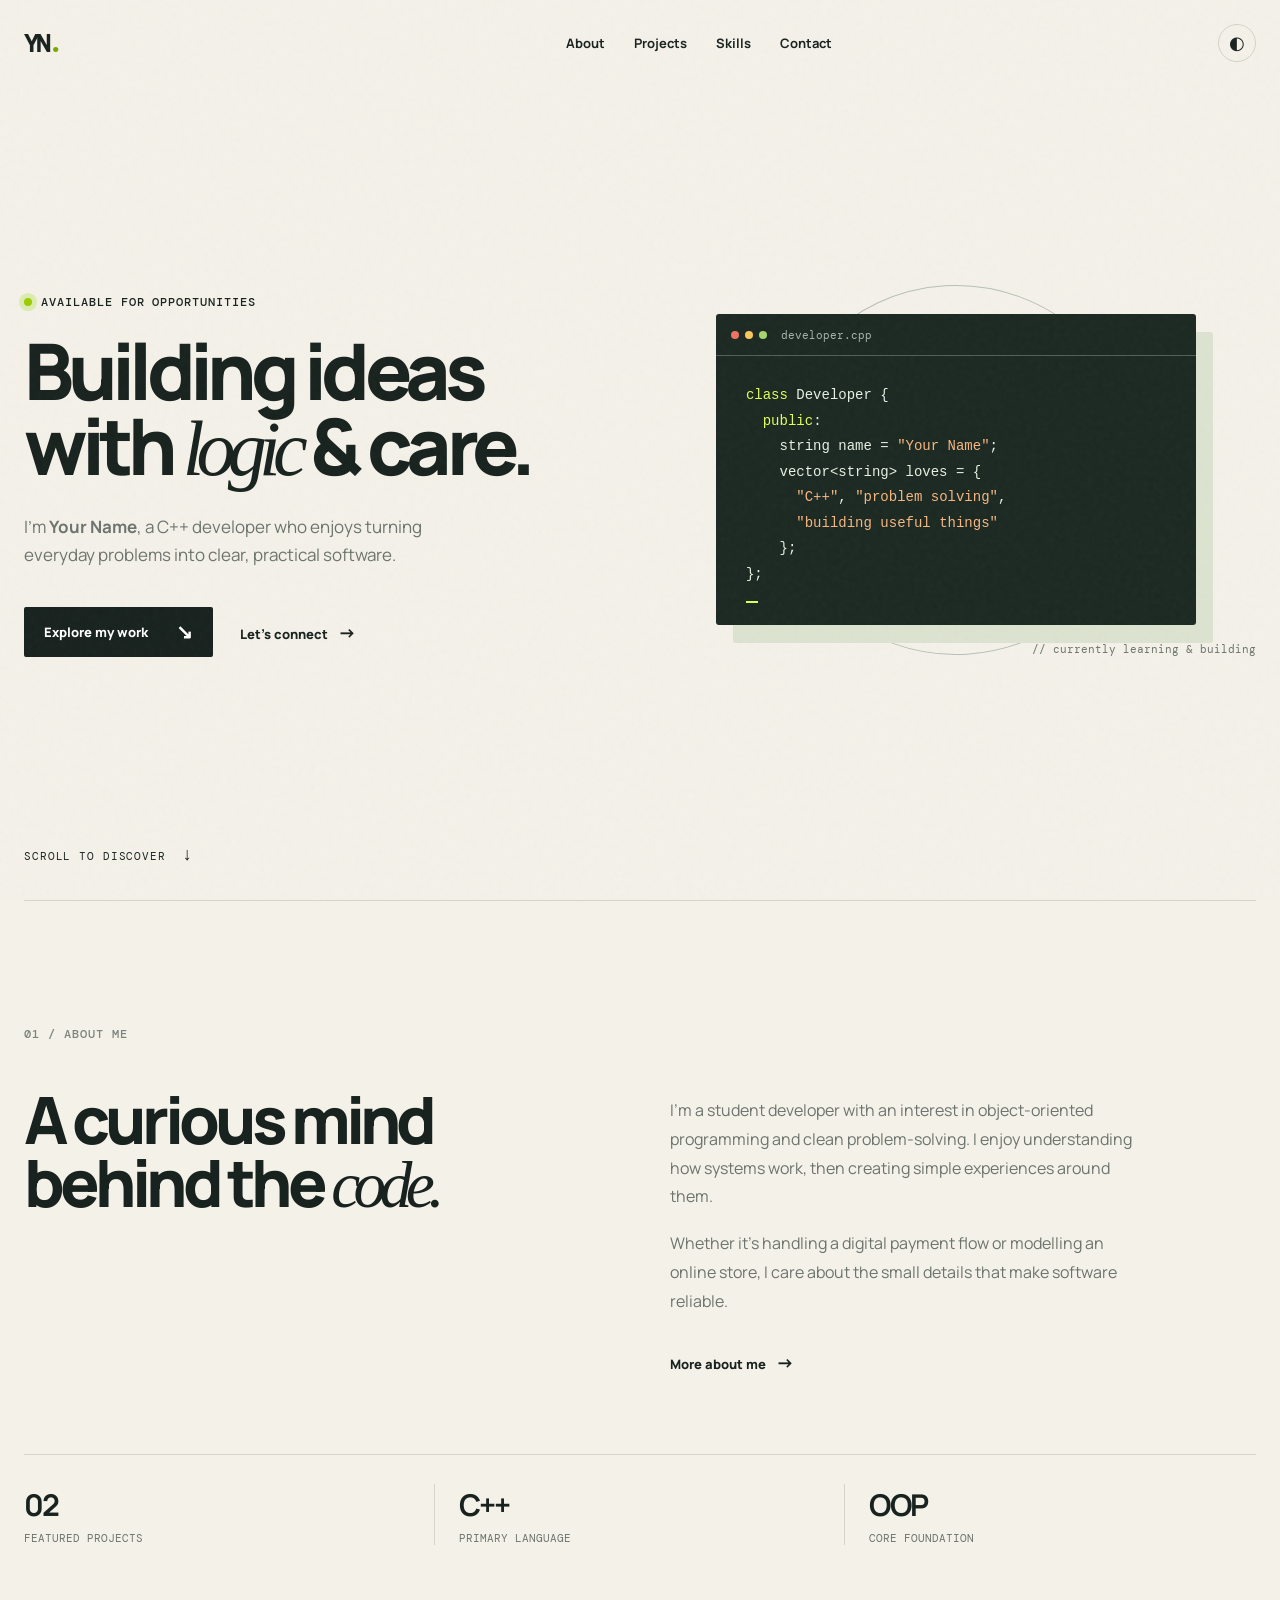
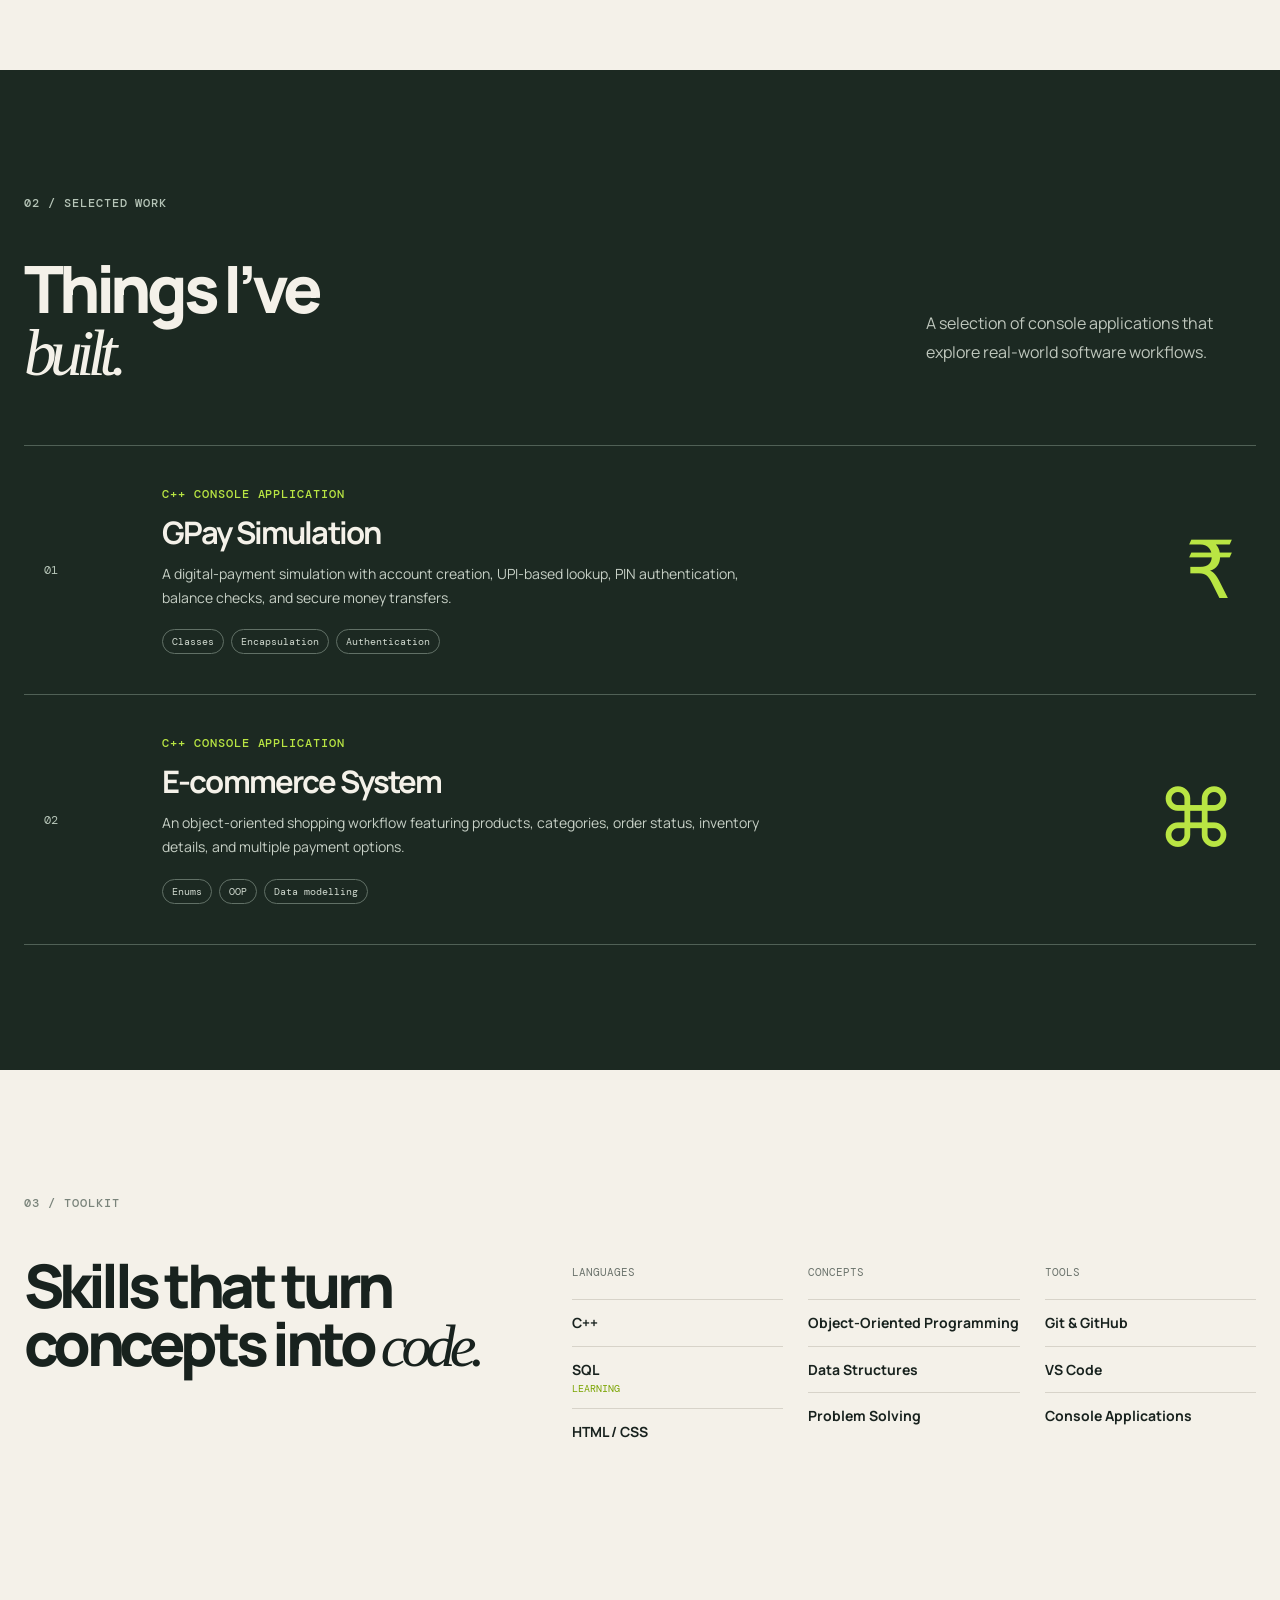
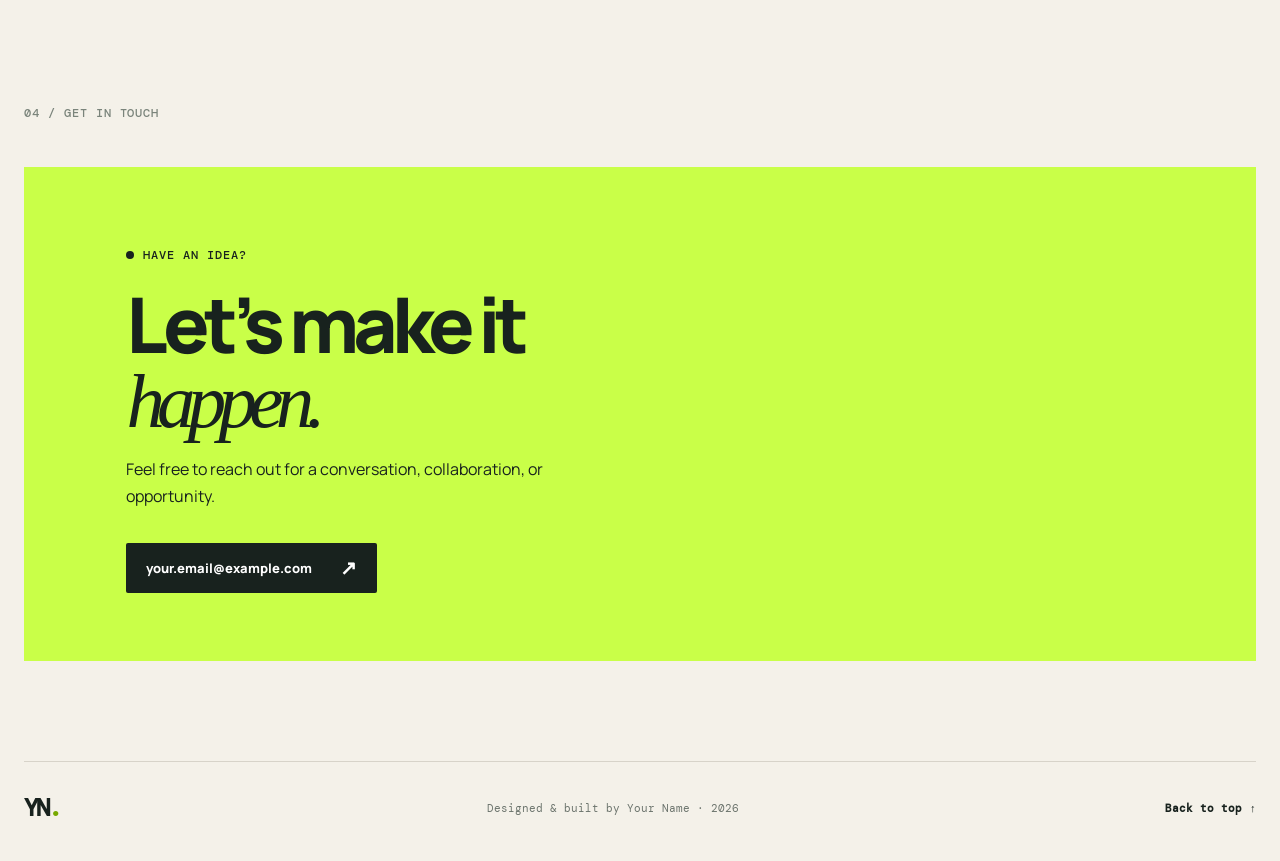
==== portfolio/index.html @ 7b440f2a "Add GitHub Pages portfolio" ====
<!DOCTYPE html>
<html lang="en">
  <head>
    <meta charset="UTF-8" />
    <meta name="viewport" content="width=device-width, initial-scale=1.0" />
    <meta name="description" content="Personal portfolio of Your Name, a C++ developer and problem solver." />
    <title>Your Name | C++ Developer</title>
    <link rel="preconnect" href="https://fonts.googleapis.com" />
    <link rel="preconnect" href="https://fonts.gstatic.com" crossorigin />
    <link href="https://fonts.googleapis.com/css2?family=DM+Mono:wght@400;500&family=Manrope:wght@400;500;600;700;800&display=swap" rel="stylesheet" />
    <link rel="stylesheet" href="styles.css" />
  </head>
  <body>
    <div class="noise"></div>
    <header class="site-header">
      <a class="logo" href="#home" aria-label="Homepage">YN<span>.</span></a>
      <nav id="nav" aria-label="Main navigation">
        <a href="#about">About</a>
        <a href="#projects">Projects</a>
        <a href="#skills">Skills</a>
        <a href="#contact">Contact</a>
      </nav>
      <div class="header-actions">
        <button class="theme-toggle" aria-label="Toggle color theme" title="Toggle color theme">◐</button>
        <button class="menu-toggle" aria-label="Open menu" aria-expanded="false">☰</button>
      </div>
    </header>

    <main>
      <section class="hero" id="home">
        <div class="hero-copy reveal">
          <p class="eyebrow"><span></span> Available for opportunities</p>
          <h1>Building ideas<br />with <em>logic</em> &amp; care.</h1>
          <p class="intro">I’m <strong>Your Name</strong>, a C++ developer who enjoys turning everyday problems into clear, practical software.</p>
          <div class="hero-actions">
            <a class="button button-primary" href="#projects">Explore my work <span>↘</span></a>
            <a class="text-link" href="#contact">Let’s connect <span>→</span></a>
          </div>
        </div>
        <div class="hero-art reveal">
          <div class="orbit orbit-one"></div><div class="orbit orbit-two"></div>
          <div class="terminal-card">
            <div class="terminal-top"><i></i><i></i><i></i><span>developer.cpp</span></div>
            <pre><code><b>class</b> Developer {
  <b>public</b>:
    string name = <em>"Your Name"</em>;
    vector&lt;string&gt; loves = {
      <em>"C++"</em>, <em>"problem solving"</em>,
      <em>"building useful things"</em>
    };
};</code></pre>
            <div class="cursor"></div>
          </div>
          <p class="art-label">// currently learning &amp; building</p>
        </div>
        <a class="scroll-cue" href="#about">Scroll to discover <span>↓</span></a>
      </section>

      <section class="about section" id="about">
        <p class="section-label">01 / About me</p>
        <div class="about-grid">
          <h2 class="reveal">A curious mind<br />behind the <em>code.</em></h2>
          <div class="about-text reveal">
            <p>I’m a student developer with an interest in object-oriented programming and clean problem-solving. I enjoy understanding how systems work, then creating simple experiences around them.</p>
            <p>Whether it’s handling a digital payment flow or modelling an online store, I care about the small details that make software reliable.</p>
            <a class="text-link" href="#contact">More about me <span>→</span></a>
          </div>
        </div>
        <div class="stats reveal">
          <div><strong>02</strong><span>featured projects</span></div>
          <div><strong>C++</strong><span>primary language</span></div>
          <div><strong>OOP</strong><span>core foundation</span></div>
        </div>
      </section>

      <section class="projects section" id="projects">
        <p class="section-label">02 / Selected work</p>
        <div class="section-heading reveal"><h2>Things I’ve<br /><em>built.</em></h2><p>A selection of console applications that explore real-world software workflows.</p></div>
        <div class="project-list">
          <article class="project-card reveal">
            <div class="project-number">01</div>
            <div class="project-main">
              <p class="project-type">C++ Console Application</p>
              <h3>GPay Simulation</h3>
              <p>A digital-payment simulation with account creation, UPI-based lookup, PIN authentication, balance checks, and secure money transfers.</p>
              <div class="tags"><span>Classes</span><span>Encapsulation</span><span>Authentication</span></div>
            </div>
            <div class="project-mark">₹</div>
          </article>
          <article class="project-card project-card-alt reveal">
            <div class="project-number">02</div>
            <div class="project-main">
              <p class="project-type">C++ Console Application</p>
              <h3>E-commerce System</h3>
              <p>An object-oriented shopping workflow featuring products, categories, order status, inventory details, and multiple payment options.</p>
              <div class="tags"><span>Enums</span><span>OOP</span><span>Data modelling</span></div>
            </div>
            <div class="project-mark">⌘</div>
          </article>
        </div>
      </section>

      <section class="skills section" id="skills">
        <p class="section-label">03 / Toolkit</p>
        <div class="skills-grid">
          <h2 class="reveal">Skills that turn<br />concepts into <em>code.</em></h2>
          <div class="skill-columns reveal">
            <div><p>Languages</p><ul><li>C++</li><li>SQL <span>learning</span></li><li>HTML / CSS</li></ul></div>
            <div><p>Concepts</p><ul><li>Object-Oriented Programming</li><li>Data Structures</li><li>Problem Solving</li></ul></div>
            <div><p>Tools</p><ul><li>Git &amp; GitHub</li><li>VS Code</li><li>Console Applications</li></ul></div>
          </div>
        </div>
      </section>

      <section class="contact section" id="contact">
        <p class="section-label">04 / Get in touch</p>
        <div class="contact-box reveal">
          <p class="eyebrow"><span></span> Have an idea?</p>
          <h2>Let’s make it<br /><em>happen.</em></h2>
          <p>Feel free to reach out for a conversation, collaboration, or opportunity.</p>
          <a class="button button-light" href="mailto:your.email@example.com">your.email@example.com <span>↗</span></a>
        </div>
      </section>
    </main>

    <footer><a class="logo" href="#home">YN<span>.</span></a><p>Designed &amp; built by Your Name · <span id="year"></span></p><a href="#home" class="back-top">Back to top ↑</a></footer>
    <script src="script.js"></script>
  </body>
</html>
---- portfolio/styles.css ----
:root { --ink:#18221e; --paper:#f4f1e9; --muted:#6c746d; --line:#d7d3c9; --acid:#dfff5a; --card:#e7e5dc; --dark:#1c2922; }
*{box-sizing:border-box} html{scroll-behavior:smooth} body{margin:0;background:var(--paper);color:var(--ink);font-family:Manrope,Arial,sans-serif} .noise{position:fixed;inset:0;pointer-events:none;opacity:.18;z-index:5;background-image:url("data:image/svg+xml,%3Csvg viewBox='0 0 180 180' xmlns='http://www.w3.org/2000/svg'%3E%3Cfilter id='n'%3E%3CfeTurbulence type='fractalNoise' baseFrequency='.9' numOctaves='4' stitchTiles='stitch'/%3E%3C/filter%3E%3Crect width='100%25' height='100%25' filter='url(%23n)' opacity='.16'/%3E%3C/svg%3E")} a{color:inherit;text-decoration:none}.site-header,footer{width:min(1240px,calc(100% - 48px));margin:auto;display:flex;align-items:center;justify-content:space-between}.site-header{height:86px}.logo{font:700 24px 'DM Mono',monospace;letter-spacing:-2px}.logo span{color:#77a900}nav{display:flex;gap:29px;margin-left:120px}nav a,.back-top{font-size:13px;font-weight:700;transition:color .2s}nav a:hover,.back-top:hover{color:#77a900}.header-actions{display:flex;gap:12px}.theme-toggle,.menu-toggle{border:1px solid var(--line);background:transparent;color:var(--ink);width:38px;height:38px;border-radius:50%;font-size:18px;cursor:pointer}.menu-toggle{display:none}.section,.hero{width:min(1240px,calc(100% - 48px));margin:auto}.hero{min-height:calc(100vh - 86px);display:grid;grid-template-columns:1fr .95fr;align-items:center;position:relative;padding:55px 0 102px}.eyebrow,.section-label,.project-type{font:500 12px 'DM Mono',monospace;letter-spacing:.08em;text-transform:uppercase}.eyebrow{display:flex;align-items:center;gap:9px}.eyebrow span{width:8px;height:8px;background:#9dcc00;border-radius:50%;box-shadow:0 0 0 5px #dbecb0}.hero h1,h2{font-size:clamp(3.2rem,6.1vw,6.1rem);line-height:.96;letter-spacing:-.075em;margin:23px 0 26px;font-weight:800}.hero h1 em,h2 em{font-family:Georgia,serif;font-weight:400;letter-spacing:-.1em}.intro{font-size:17px;max-width:470px;line-height:1.7;color:var(--muted)}.hero-actions{margin-top:37px;display:flex;align-items:center;gap:27px}.button{display:inline-flex;align-items:center;gap:28px;padding:16px 20px;border-radius:2px;font-size:13px;font-weight:800;transition:transform .2s}.button:hover{transform:translateY(-3px)}.button span{font-size:20px;line-height:12px}.button-primary{background:var(--ink);color:white}.text-link{font-size:13px;font-weight:800}.text-link span{padding-left:7px;font-size:18px}.hero-art{height:380px;position:relative;display:grid;place-items:center}.terminal-card{width:min(100%,480px);background:var(--dark);color:#e8f1e4;box-shadow:17px 18px 0 #dce3d0;position:relative;z-index:1;border-radius:3px;overflow:hidden}.terminal-top{height:42px;border-bottom:1px solid #526056;display:flex;align-items:center;padding:0 15px;gap:6px}.terminal-top i{width:8px;height:8px;border-radius:50%;background:#ef7264}.terminal-top i:nth-child(2){background:#f6c75b}.terminal-top i:nth-child(3){background:#a6d46d}.terminal-top span{margin-left:8px;color:#a9b5aa;font:11px 'DM Mono',monospace}.terminal-card pre{padding:26px 30px 15px;margin:0;min-height:218px;overflow:auto;font:14px/1.75 'DM Mono',monospace}.terminal-card b{color:#dfff5a;font-weight:500}.terminal-card em{color:#f6b781;font-style:normal}.cursor{height:2px;background:#dfff5a;width:12px;margin:0 30px 22px;animation:blink 1s step-end infinite}.orbit{position:absolute;border:1px solid #b6c1b3;border-radius:50%;width:370px;height:370px;transform:rotate(-25deg)}.orbit-two{width:510px;height:210px}.art-label{position:absolute;right:0;bottom:-7px;color:var(--muted);font:11px 'DM Mono',monospace}.scroll-cue{position:absolute;bottom:34px;left:0;font:11px 'DM Mono',monospace;text-transform:uppercase;letter-spacing:.08em}.scroll-cue span{font-size:18px;padding-left:8px}.section{padding:125px 0}.section-label{color:#7a847b;margin:0 0 46px}.about{border-top:1px solid var(--line)}.about-grid{display:grid;grid-template-columns:1fr 1fr;gap:60px}.about h2{font-size:clamp(2.8rem,5.1vw,5rem);margin:0}.about-text{max-width:470px;padding-top:8px}.about-text p,.section-heading>p{font-size:16px;line-height:1.8;color:var(--muted);margin:0 0 18px}.about-text .text-link{display:inline-block;margin-top:16px}.stats{display:grid;grid-template-columns:repeat(3,1fr);border-top:1px solid var(--line);margin-top:80px;padding-top:29px}.stats div{border-right:1px solid var(--line);padding-left:24px}.stats div:first-child{padding-left:0}.stats div:last-child{border:0}.stats strong{display:block;font-size:30px;letter-spacing:-.06em}.stats span{display:block;margin-top:6px;color:var(--muted);font:11px 'DM Mono',monospace;text-transform:uppercase}.projects{background:var(--dark);color:#f4f1e9;width:100%;padding-left:max(24px,calc((100% - 1240px)/2));padding-right:max(24px,calc((100% - 1240px)/2))}.projects .section-label{color:#b6c5b8}.section-heading{display:flex;align-items:end;justify-content:space-between;gap:30px}.section-heading h2{margin:0;font-size:clamp(2.8rem,5.1vw,5rem)}.section-heading>p{max-width:330px;color:#bfc7bd}.project-list{margin-top:60px;border-top:1px solid #506056}.project-card{display:grid;grid-template-columns:90px 1fr 160px;gap:28px;align-items:center;padding:40px 20px;border-bottom:1px solid #506056;transition:background .25s,padding .25s}.project-card:hover{background:#29372f;padding-left:31px}.project-number{color:#b6c5b8;font:12px 'DM Mono',monospace}.project-type{color:#b9e543;margin:0}.project-card h3{font-size:31px;letter-spacing:-.06em;margin:9px 0}.project-main>p:not(.project-type){max-width:620px;color:#c7d0c6;font-size:14px;line-height:1.7;margin:0}.tags{margin-top:20px;display:flex;flex-wrap:wrap;gap:7px}.tags span{border:1px solid #617066;border-radius:20px;padding:5px 9px;font:10px 'DM Mono',monospace;color:#d0d9cf}.project-mark{justify-self:end;font:80px Georgia,serif;color:#b9e543}.project-card-alt .project-mark{font-family:'DM Mono',monospace}.skills-grid{display:grid;grid-template-columns:40% 1fr;gap:55px}.skills h2{font-size:clamp(2.7rem,4.7vw,4.5rem);margin:0}.skill-columns{display:grid;grid-template-columns:repeat(3,1fr);gap:25px}.skill-columns p{font:11px 'DM Mono',monospace;text-transform:uppercase;color:var(--muted);margin:8px 0 20px}.skill-columns ul{list-style:none;padding:0;margin:0}.skill-columns li{border-top:1px solid var(--line);padding:13px 0;font-size:14px;font-weight:700;line-height:1.4}.skill-columns span{display:block;color:#7aa400;font:10px 'DM Mono',monospace;text-transform:uppercase;margin-top:3px}.contact{padding-bottom:100px}.contact-box{background:#c9ff48;padding:68px clamp(28px,8vw,112px);min-height:420px;position:relative}.contact-box .eyebrow span{background:var(--ink);box-shadow:none}.contact-box h2{margin:24px 0 18px;font-size:clamp(3.2rem,6vw,5.7rem)}.contact-box>p:not(.eyebrow){font-size:16px;max-width:430px;line-height:1.7}.button-light{background:var(--ink);color:white;margin-top:16px}footer{border-top:1px solid var(--line);padding:28px 0 35px}footer p{font:11px 'DM Mono',monospace;color:var(--muted)}.back-top{font-size:11px;font-family:'DM Mono',monospace}@keyframes blink{50%{opacity:0}}.reveal{opacity:0;transform:translateY(22px);transition:opacity .7s ease,transform .7s ease}.reveal.visible{opacity:1;transform:translateY(0)}body.dark{--ink:#eff4eb;--paper:#15201a;--muted:#afbbb0;--line:#39483e;--card:#233129}body.dark .terminal-card{box-shadow:17px 18px 0 #2c4335}body.dark .contact-box{color:#18221e}body.dark .contact-box .eyebrow{color:#18221e}
@media(max-width:700px){.site-header,footer,.section,.hero{width:min(100% - 32px,1240px)}.site-header{height:72px}nav{display:none;position:absolute;top:66px;left:16px;right:16px;margin:0;padding:20px;background:var(--ink);color:var(--paper);flex-direction:column;gap:19px;z-index:10}.site-header nav.open{display:flex}.menu-toggle{display:block}.hero{grid-template-columns:1fr;min-height:auto;padding:70px 0 90px}.hero-art{height:310px;margin-top:48px}.terminal-card{width:94%}.terminal-card pre{font-size:11px;padding:22px 18px 12px}.orbit{width:300px;height:300px}.orbit-two{width:390px;height:160px}.scroll-cue{bottom:25px}.section{padding:82px 0}.about-grid,.skills-grid{grid-template-columns:1fr;gap:30px}.stats{margin-top:48px}.stats div{padding-left:12px}.stats strong{font-size:23px}.stats span{font-size:9px}.section-heading{display:block}.section-heading>p{margin-top:20px}.project-card{grid-template-columns:30px 1fr;padding:28px 0}.project-card:hover{padding-left:8px}.project-mark{display:none}.project-card h3{font-size:25px}.skill-columns{grid-template-columns:1fr;gap:9px}.contact{padding-bottom:70px}.contact-box{min-height:360px;padding:45px 26px}footer{gap:12px}footer p{font-size:9px;text-align:center}.back-top{font-size:9px;white-space:nowrap}}
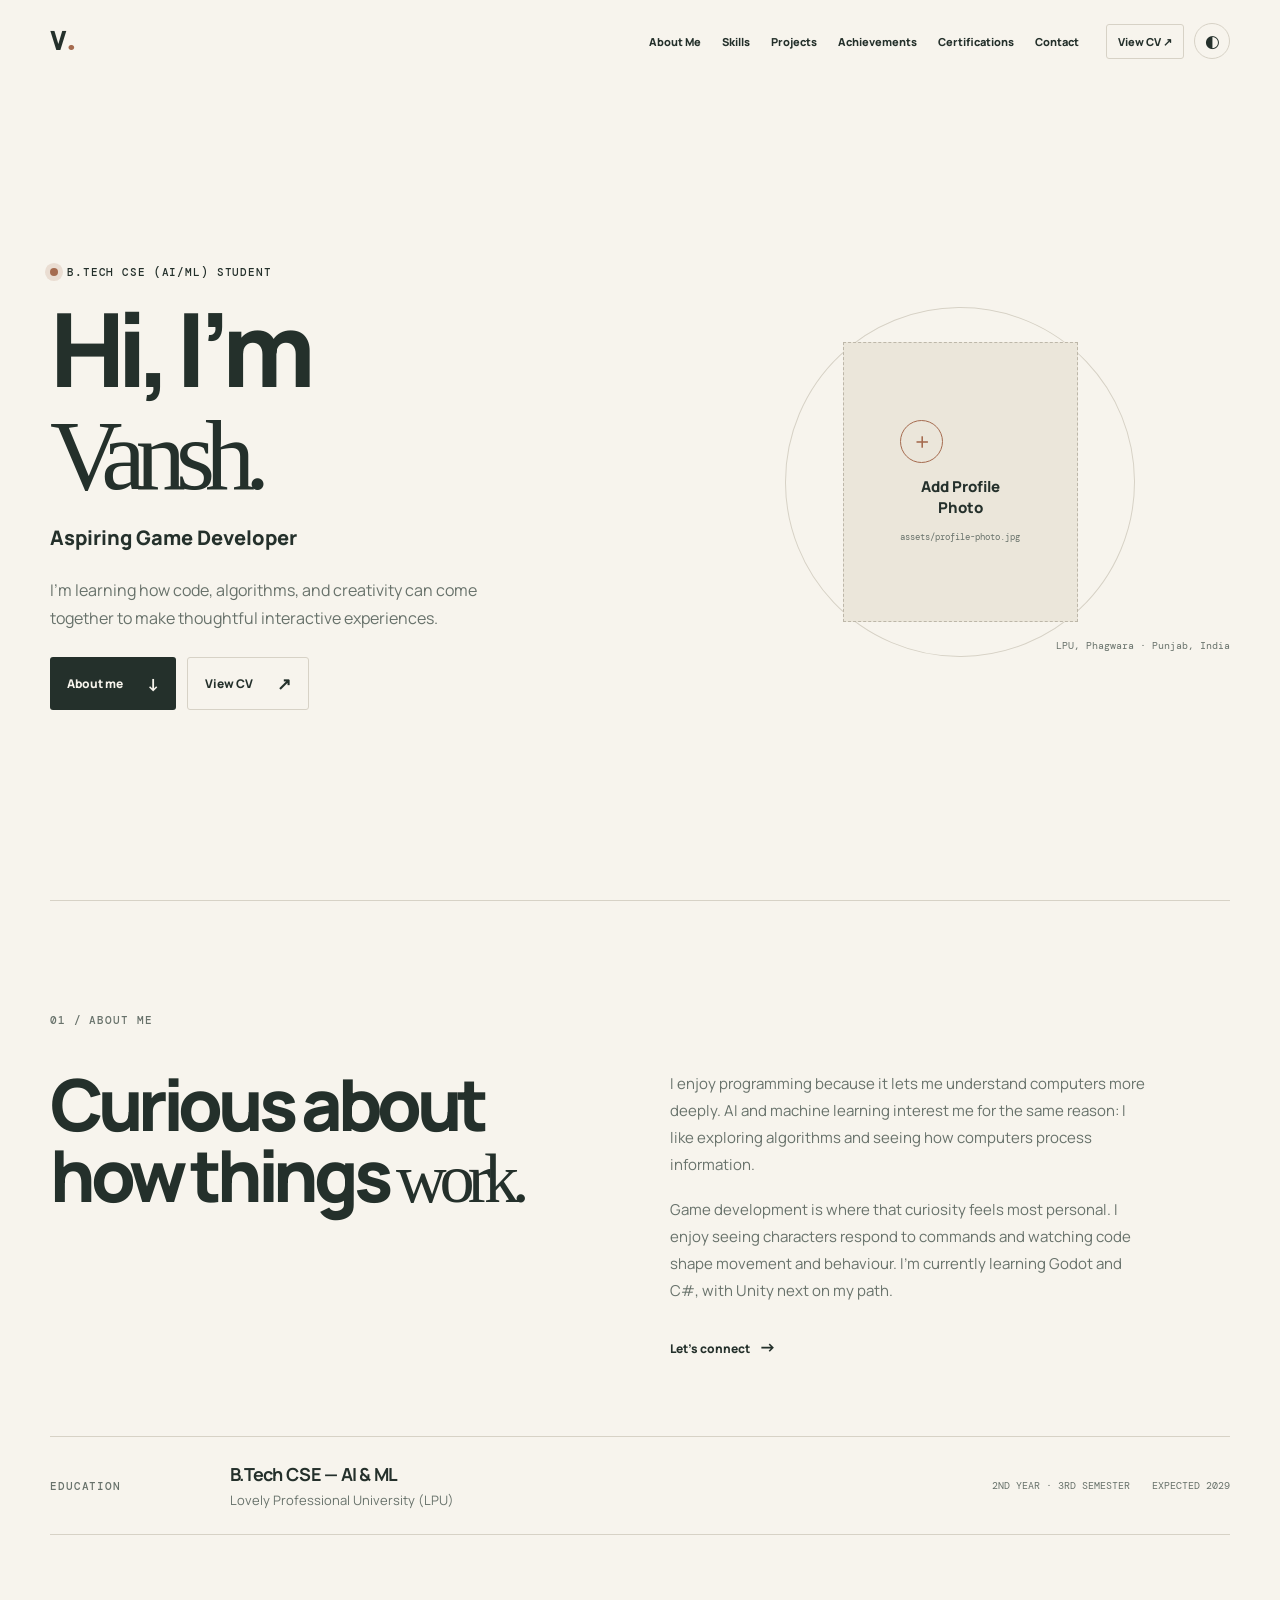
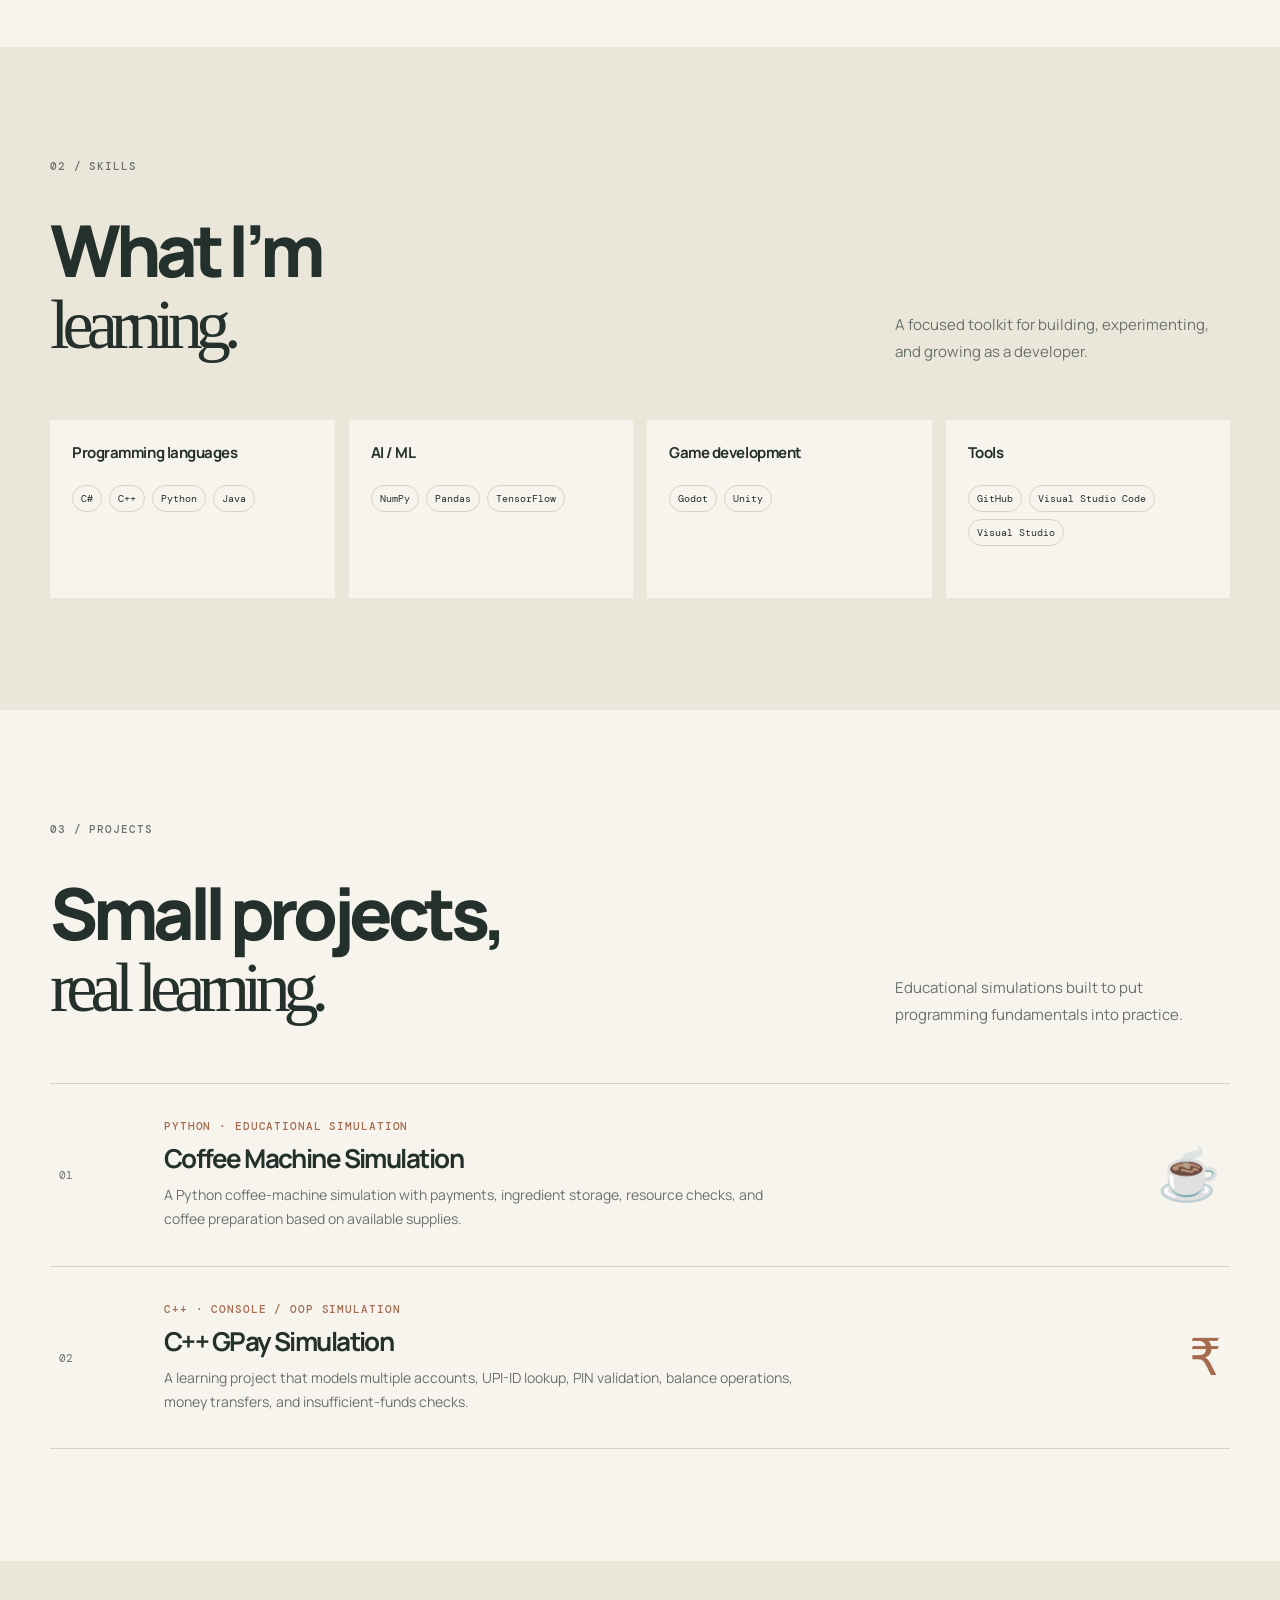
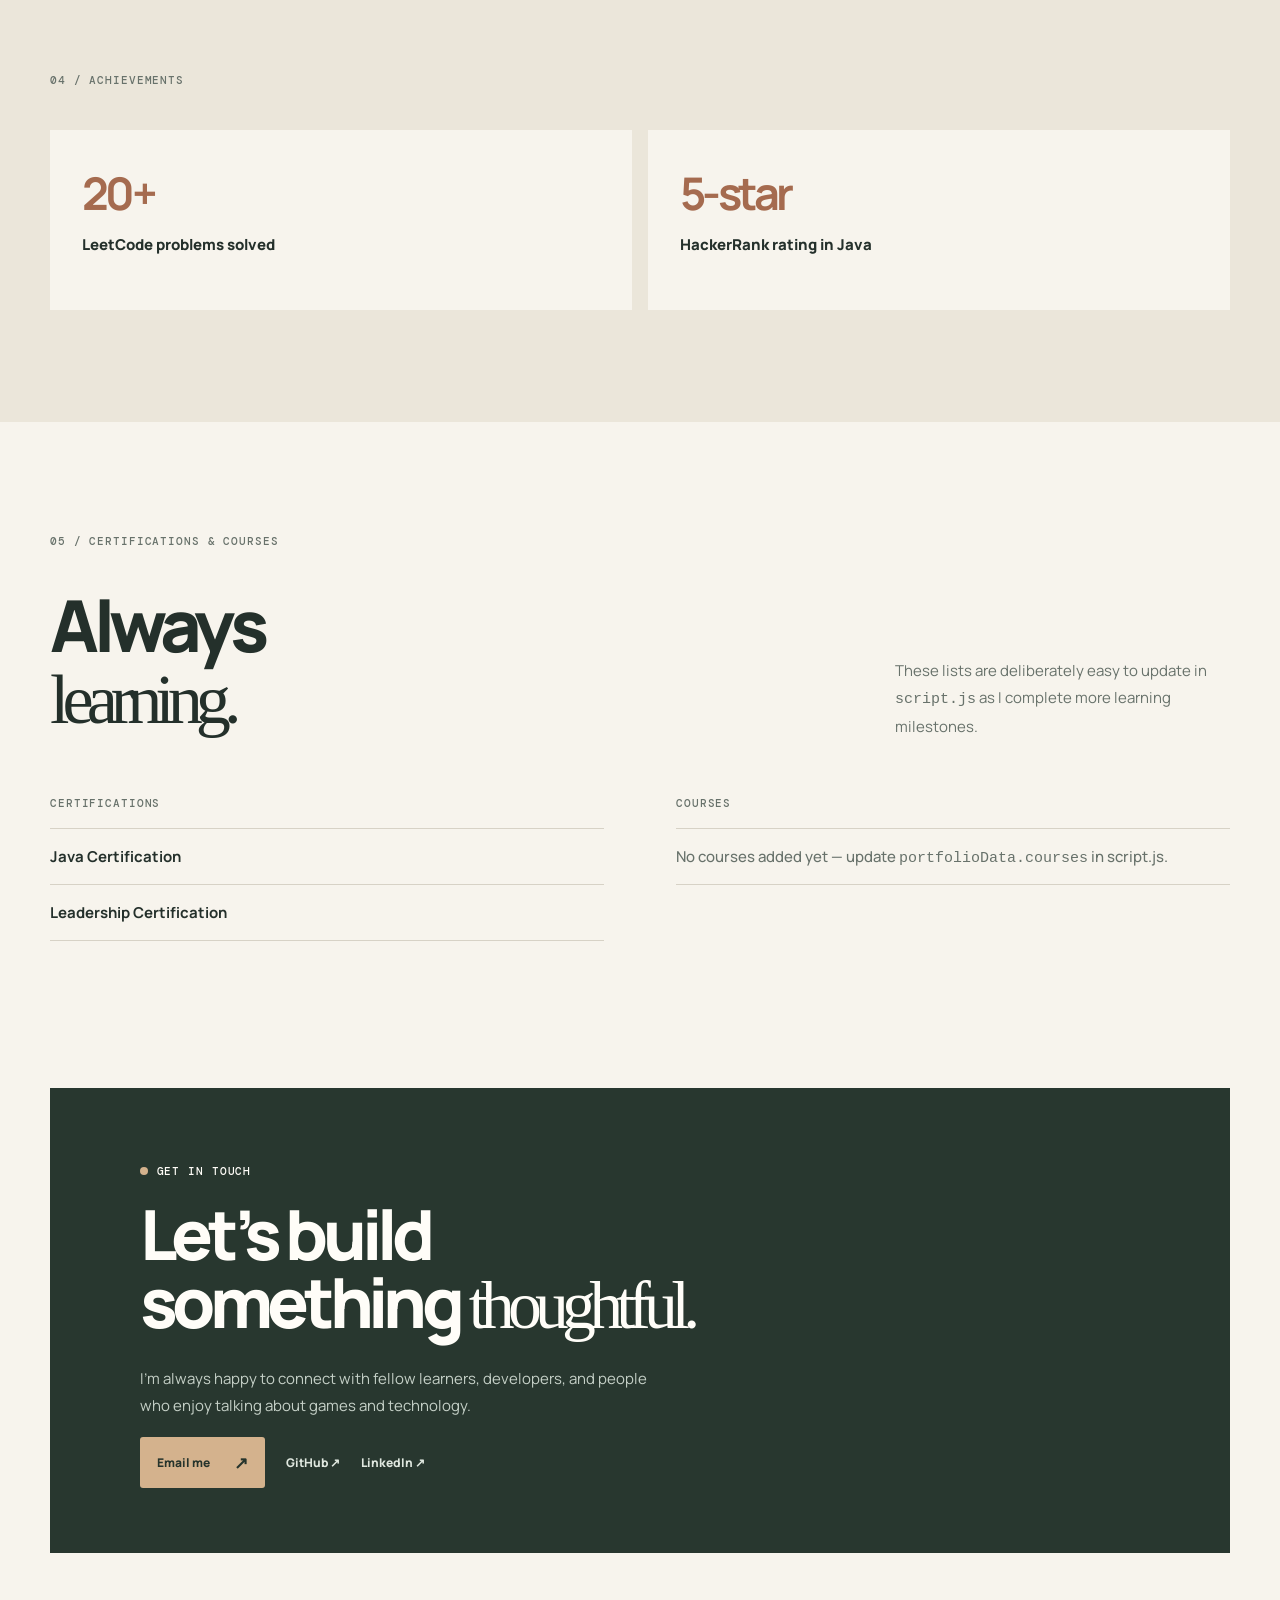
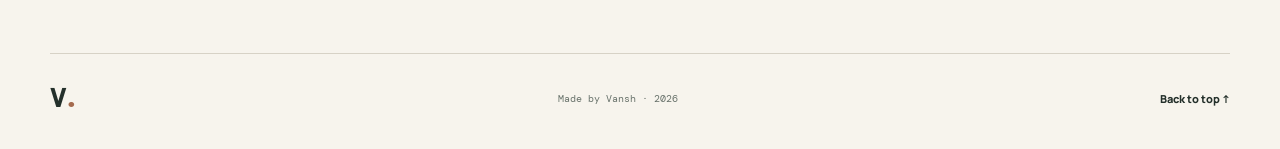
==== commit 8c07af2d: "Build final personal portfolio" ====
--- a/portfolio/index.html
+++ b/portfolio/index.html
@@ -1,129 +1,56 @@
-<!DOCTYPE html>
+<!doctype html>
 <html lang="en">
   <head>
     <meta charset="UTF-8" />
     <meta name="viewport" content="width=device-width, initial-scale=1.0" />
-    <meta name="description" content="Personal portfolio of Your Name, a C++ developer and problem solver." />
-    <title>Your Name | C++ Developer</title>
+    <meta name="description" content="Vansh — B.Tech CSE (AI/ML) student and aspiring game developer." />
+    <title>Vansh | Aspiring Game Developer</title>
     <link rel="preconnect" href="https://fonts.googleapis.com" />
     <link rel="preconnect" href="https://fonts.gstatic.com" crossorigin />
     <link href="https://fonts.googleapis.com/css2?family=DM+Mono:wght@400;500&family=Manrope:wght@400;500;600;700;800&display=swap" rel="stylesheet" />
     <link rel="stylesheet" href="styles.css" />
+    <style>.profile-photo{overflow:hidden}.profile-photo img{display:none;width:100%;height:100%;object-fit:cover}.profile-photo.has-image{border-style:solid}.profile-photo.has-image img{display:block}.profile-photo.has-image .photo-placeholder{display:none}</style>
   </head>
   <body>
-    <div class="noise"></div>
     <header class="site-header">
-      <a class="logo" href="#home" aria-label="Homepage">YN<span>.</span></a>
+      <a class="logo" href="#home" aria-label="Vansh home">V<span>.</span></a>
       <nav id="nav" aria-label="Main navigation">
-        <a href="#about">About</a>
-        <a href="#projects">Projects</a>
-        <a href="#skills">Skills</a>
-        <a href="#contact">Contact</a>
+        <a href="#about">About Me</a><a href="#skills">Skills</a><a href="#projects">Projects</a>
+        <a href="#achievements">Achievements</a><a href="#certifications">Certifications</a><a href="#contact">Contact</a>
       </nav>
       <div class="header-actions">
-        <button class="theme-toggle" aria-label="Toggle color theme" title="Toggle color theme">◐</button>
+        <a class="nav-cv" href="assets/vansh-cv.pdf" target="_blank" rel="noopener">View CV ↗</a>
+        <button class="theme-toggle" aria-label="Switch color theme" title="Switch color theme">◐</button>
         <button class="menu-toggle" aria-label="Open menu" aria-expanded="false">☰</button>
       </div>
     </header>
-
     <main>
-      <section class="hero" id="home">
+      <section class="hero section-width" id="home">
         <div class="hero-copy reveal">
-          <p class="eyebrow"><span></span> Available for opportunities</p>
-          <h1>Building ideas<br />with <em>logic</em> &amp; care.</h1>
-          <p class="intro">I’m <strong>Your Name</strong>, a C++ developer who enjoys turning everyday problems into clear, practical software.</p>
-          <div class="hero-actions">
-            <a class="button button-primary" href="#projects">Explore my work <span>↘</span></a>
-            <a class="text-link" href="#contact">Let’s connect <span>→</span></a>
-          </div>
+          <p class="eyebrow"><span></span> B.Tech CSE (AI/ML) student</p>
+          <h1>Hi, I’m<br /><em>Vansh.</em></h1>
+          <p class="hero-title">Aspiring Game Developer</p>
+          <p class="intro">I’m learning how code, algorithms, and creativity can come together to make thoughtful interactive experiences.</p>
+          <div class="hero-actions"><a class="button button-dark" href="#about">About me <span>↓</span></a><a class="button button-plain" href="assets/vansh-cv.pdf" target="_blank" rel="noopener">View CV <span>↗</span></a></div>
         </div>
-        <div class="hero-art reveal">
-          <div class="orbit orbit-one"></div><div class="orbit orbit-two"></div>
-          <div class="terminal-card">
-            <div class="terminal-top"><i></i><i></i><i></i><span>developer.cpp</span></div>
-            <pre><code><b>class</b> Developer {
-  <b>public</b>:
-    string name = <em>"Your Name"</em>;
-    vector&lt;string&gt; loves = {
-      <em>"C++"</em>, <em>"problem solving"</em>,
-      <em>"building useful things"</em>
-    };
-};</code></pre>
-            <div class="cursor"></div>
-          </div>
-          <p class="art-label">// currently learning &amp; building</p>
-        </div>
-        <a class="scroll-cue" href="#about">Scroll to discover <span>↓</span></a>
-      </section>
-
-      <section class="about section" id="about">
-        <p class="section-label">01 / About me</p>
-        <div class="about-grid">
-          <h2 class="reveal">A curious mind<br />behind the <em>code.</em></h2>
-          <div class="about-text reveal">
-            <p>I’m a student developer with an interest in object-oriented programming and clean problem-solving. I enjoy understanding how systems work, then creating simple experiences around them.</p>
-            <p>Whether it’s handling a digital payment flow or modelling an online store, I care about the small details that make software reliable.</p>
-            <a class="text-link" href="#contact">More about me <span>→</span></a>
-          </div>
-        </div>
-        <div class="stats reveal">
-          <div><strong>02</strong><span>featured projects</span></div>
-          <div><strong>C++</strong><span>primary language</span></div>
-          <div><strong>OOP</strong><span>core foundation</span></div>
+        <div class="profile-wrap reveal">
+          <!-- Replace assets/profile-photo.jpg with your own image to show it here. -->
+          <div class="profile-photo" aria-label="Profile photo area"><img id="profile-image" alt="Portrait of Vansh" /><div class="photo-placeholder"><div class="photo-icon">+</div><p>Add Profile<br />Photo</p><small>assets/profile-photo.jpg</small></div></div>
+          <div class="profile-orbit"></div><p class="location">LPU, Phagwara · Punjab, India</p>
         </div>
       </section>
-
-      <section class="projects section" id="projects">
-        <p class="section-label">02 / Selected work</p>
-        <div class="section-heading reveal"><h2>Things I’ve<br /><em>built.</em></h2><p>A selection of console applications that explore real-world software workflows.</p></div>
-        <div class="project-list">
-          <article class="project-card reveal">
-            <div class="project-number">01</div>
-            <div class="project-main">
-              <p class="project-type">C++ Console Application</p>
-              <h3>GPay Simulation</h3>
-              <p>A digital-payment simulation with account creation, UPI-based lookup, PIN authentication, balance checks, and secure money transfers.</p>
-              <div class="tags"><span>Classes</span><span>Encapsulation</span><span>Authentication</span></div>
-            </div>
-            <div class="project-mark">₹</div>
-          </article>
-          <article class="project-card project-card-alt reveal">
-            <div class="project-number">02</div>
-            <div class="project-main">
-              <p class="project-type">C++ Console Application</p>
-              <h3>E-commerce System</h3>
-              <p>An object-oriented shopping workflow featuring products, categories, order status, inventory details, and multiple payment options.</p>
-              <div class="tags"><span>Enums</span><span>OOP</span><span>Data modelling</span></div>
-            </div>
-            <div class="project-mark">⌘</div>
-          </article>
-        </div>
+      <section class="about section section-width" id="about">
+        <p class="section-label">01 / About me</p>
+        <div class="about-grid"><h2 class="reveal">Curious about<br />how things <em>work.</em></h2><div class="about-copy reveal"><p>I enjoy programming because it lets me understand computers more deeply. AI and machine learning interest me for the same reason: I like exploring algorithms and seeing how computers process information.</p><p>Game development is where that curiosity feels most personal. I enjoy seeing characters respond to commands and watching code shape movement and behaviour. I’m currently learning Godot and C#, with Unity next on my path.</p><a class="text-link" href="#contact">Let’s connect <span>→</span></a></div></div>
+        <div class="education-card reveal"><p class="card-kicker">Education</p><div><h3>B.Tech CSE — AI &amp; ML</h3><p>Lovely Professional University (LPU)</p></div><div class="education-meta"><span>2nd Year · 3rd Semester</span><span>Expected 2029</span></div></div>
       </section>
-
-      <section class="skills section" id="skills">
-        <p class="section-label">03 / Toolkit</p>
-        <div class="skills-grid">
-          <h2 class="reveal">Skills that turn<br />concepts into <em>code.</em></h2>
-          <div class="skill-columns reveal">
-            <div><p>Languages</p><ul><li>C++</li><li>SQL <span>learning</span></li><li>HTML / CSS</li></ul></div>
-            <div><p>Concepts</p><ul><li>Object-Oriented Programming</li><li>Data Structures</li><li>Problem Solving</li></ul></div>
-            <div><p>Tools</p><ul><li>Git &amp; GitHub</li><li>VS Code</li><li>Console Applications</li></ul></div>
-          </div>
-        </div>
-      </section>
-
-      <section class="contact section" id="contact">
-        <p class="section-label">04 / Get in touch</p>
-        <div class="contact-box reveal">
-          <p class="eyebrow"><span></span> Have an idea?</p>
-          <h2>Let’s make it<br /><em>happen.</em></h2>
-          <p>Feel free to reach out for a conversation, collaboration, or opportunity.</p>
-          <a class="button button-light" href="mailto:your.email@example.com">your.email@example.com <span>↗</span></a>
-        </div>
-      </section>
+      <section class="skills section" id="skills"><div class="section-width"><p class="section-label">02 / Skills</p><div class="section-heading reveal"><h2>What I’m<br /><em>learning.</em></h2><p>A focused toolkit for building, experimenting, and growing as a developer.</p></div><div class="skills-grid" id="skills-grid"></div></div></section>
+      <section class="projects section section-width" id="projects"><p class="section-label">03 / Projects</p><div class="section-heading reveal"><h2>Small projects,<br /><em>real learning.</em></h2><p>Educational simulations built to put programming fundamentals into practice.</p></div><div class="project-list" id="project-list"></div></section>
+      <section class="achievements section" id="achievements"><div class="section-width"><p class="section-label">04 / Achievements</p><div class="achievement-grid" id="achievement-grid"></div></div></section>
+      <section class="certifications section section-width" id="certifications"><p class="section-label">05 / Certifications &amp; courses</p><div class="section-heading reveal"><h2>Always<br /><em>learning.</em></h2><p>These lists are deliberately easy to update in <code>script.js</code> as I complete more learning milestones.</p></div><div class="learning-grid"><div><p class="card-kicker">Certifications</p><div class="simple-list" id="certification-list"></div></div><div><p class="card-kicker">Courses</p><div class="simple-list empty-list" id="course-list"></div></div></div></section>
+      <section class="contact section section-width" id="contact"><div class="contact-card reveal"><p class="eyebrow"><span></span> Get in touch</p><h2>Let’s build<br />something <em>thoughtful.</em></h2><p>I’m always happy to connect with fellow learners, developers, and people who enjoy talking about games and technology.</p><div class="contact-actions"><a class="button button-light" href="mailto:vanshranasingh2006@gmail.com">Email me <span>↗</span></a><a class="social-link" href="https://github.com/vanshranasingh2006-byte" target="_blank" rel="noopener">GitHub ↗</a><a class="social-link" href="https://www.linkedin.com/in/vanshrana3100/" target="_blank" rel="noopener">LinkedIn ↗</a></div></div></section>
     </main>
-
-    <footer><a class="logo" href="#home">YN<span>.</span></a><p>Designed &amp; built by Your Name · <span id="year"></span></p><a href="#home" class="back-top">Back to top ↑</a></footer>
+    <footer class="section-width"><a class="logo" href="#home">V<span>.</span></a><p>Made by Vansh · <span id="year"></span></p><a href="#home">Back to top ↑</a></footer>
     <script src="script.js"></script>
   </body>
 </html>
--- a/portfolio/styles.css
+++ b/portfolio/styles.css
@@ -1,3 +1 @@
-:root { --ink:#18221e; --paper:#f4f1e9; --muted:#6c746d; --line:#d7d3c9; --acid:#dfff5a; --card:#e7e5dc; --dark:#1c2922; }
-*{box-sizing:border-box} html{scroll-behavior:smooth} body{margin:0;background:var(--paper);color:var(--ink);font-family:Manrope,Arial,sans-serif} .noise{position:fixed;inset:0;pointer-events:none;opacity:.18;z-index:5;background-image:url("data:image/svg+xml,%3Csvg viewBox='0 0 180 180' xmlns='http://www.w3.org/2000/svg'%3E%3Cfilter id='n'%3E%3CfeTurbulence type='fractalNoise' baseFrequency='.9' numOctaves='4' stitchTiles='stitch'/%3E%3C/filter%3E%3Crect width='100%25' height='100%25' filter='url(%23n)' opacity='.16'/%3E%3C/svg%3E")} a{color:inherit;text-decoration:none}.site-header,footer{width:min(1240px,calc(100% - 48px));margin:auto;display:flex;align-items:center;justify-content:space-between}.site-header{height:86px}.logo{font:700 24px 'DM Mono',monospace;letter-spacing:-2px}.logo span{color:#77a900}nav{display:flex;gap:29px;margin-left:120px}nav a,.back-top{font-size:13px;font-weight:700;transition:color .2s}nav a:hover,.back-top:hover{color:#77a900}.header-actions{display:flex;gap:12px}.theme-toggle,.menu-toggle{border:1px solid var(--line);background:transparent;color:var(--ink);width:38px;height:38px;border-radius:50%;font-size:18px;cursor:pointer}.menu-toggle{display:none}.section,.hero{width:min(1240px,calc(100% - 48px));margin:auto}.hero{min-height:calc(100vh - 86px);display:grid;grid-template-columns:1fr .95fr;align-items:center;position:relative;padding:55px 0 102px}.eyebrow,.section-label,.project-type{font:500 12px 'DM Mono',monospace;letter-spacing:.08em;text-transform:uppercase}.eyebrow{display:flex;align-items:center;gap:9px}.eyebrow span{width:8px;height:8px;background:#9dcc00;border-radius:50%;box-shadow:0 0 0 5px #dbecb0}.hero h1,h2{font-size:clamp(3.2rem,6.1vw,6.1rem);line-height:.96;letter-spacing:-.075em;margin:23px 0 26px;font-weight:800}.hero h1 em,h2 em{font-family:Georgia,serif;font-weight:400;letter-spacing:-.1em}.intro{font-size:17px;max-width:470px;line-height:1.7;color:var(--muted)}.hero-actions{margin-top:37px;display:flex;align-items:center;gap:27px}.button{display:inline-flex;align-items:center;gap:28px;padding:16px 20px;border-radius:2px;font-size:13px;font-weight:800;transition:transform .2s}.button:hover{transform:translateY(-3px)}.button span{font-size:20px;line-height:12px}.button-primary{background:var(--ink);color:white}.text-link{font-size:13px;font-weight:800}.text-link span{padding-left:7px;font-size:18px}.hero-art{height:380px;position:relative;display:grid;place-items:center}.terminal-card{width:min(100%,480px);background:var(--dark);color:#e8f1e4;box-shadow:17px 18px 0 #dce3d0;position:relative;z-index:1;border-radius:3px;overflow:hidden}.terminal-top{height:42px;border-bottom:1px solid #526056;display:flex;align-items:center;padding:0 15px;gap:6px}.terminal-top i{width:8px;height:8px;border-radius:50%;background:#ef7264}.terminal-top i:nth-child(2){background:#f6c75b}.terminal-top i:nth-child(3){background:#a6d46d}.terminal-top span{margin-left:8px;color:#a9b5aa;font:11px 'DM Mono',monospace}.terminal-card pre{padding:26px 30px 15px;margin:0;min-height:218px;overflow:auto;font:14px/1.75 'DM Mono',monospace}.terminal-card b{color:#dfff5a;font-weight:500}.terminal-card em{color:#f6b781;font-style:normal}.cursor{height:2px;background:#dfff5a;width:12px;margin:0 30px 22px;animation:blink 1s step-end infinite}.orbit{position:absolute;border:1px solid #b6c1b3;border-radius:50%;width:370px;height:370px;transform:rotate(-25deg)}.orbit-two{width:510px;height:210px}.art-label{position:absolute;right:0;bottom:-7px;color:var(--muted);font:11px 'DM Mono',monospace}.scroll-cue{position:absolute;bottom:34px;left:0;font:11px 'DM Mono',monospace;text-transform:uppercase;letter-spacing:.08em}.scroll-cue span{font-size:18px;padding-left:8px}.section{padding:125px 0}.section-label{color:#7a847b;margin:0 0 46px}.about{border-top:1px solid var(--line)}.about-grid{display:grid;grid-template-columns:1fr 1fr;gap:60px}.about h2{font-size:clamp(2.8rem,5.1vw,5rem);margin:0}.about-text{max-width:470px;padding-top:8px}.about-text p,.section-heading>p{font-size:16px;line-height:1.8;color:var(--muted);margin:0 0 18px}.about-text .text-link{display:inline-block;margin-top:16px}.stats{display:grid;grid-template-columns:repeat(3,1fr);border-top:1px solid var(--line);margin-top:80px;padding-top:29px}.stats div{border-right:1px solid var(--line);padding-left:24px}.stats div:first-child{padding-left:0}.stats div:last-child{border:0}.stats strong{display:block;font-size:30px;letter-spacing:-.06em}.stats span{display:block;margin-top:6px;color:var(--muted);font:11px 'DM Mono',monospace;text-transform:uppercase}.projects{background:var(--dark);color:#f4f1e9;width:100%;padding-left:max(24px,calc((100% - 1240px)/2));padding-right:max(24px,calc((100% - 1240px)/2))}.projects .section-label{color:#b6c5b8}.section-heading{display:flex;align-items:end;justify-content:space-between;gap:30px}.section-heading h2{margin:0;font-size:clamp(2.8rem,5.1vw,5rem)}.section-heading>p{max-width:330px;color:#bfc7bd}.project-list{margin-top:60px;border-top:1px solid #506056}.project-card{display:grid;grid-template-columns:90px 1fr 160px;gap:28px;align-items:center;padding:40px 20px;border-bottom:1px solid #506056;transition:background .25s,padding .25s}.project-card:hover{background:#29372f;padding-left:31px}.project-number{color:#b6c5b8;font:12px 'DM Mono',monospace}.project-type{color:#b9e543;margin:0}.project-card h3{font-size:31px;letter-spacing:-.06em;margin:9px 0}.project-main>p:not(.project-type){max-width:620px;color:#c7d0c6;font-size:14px;line-height:1.7;margin:0}.tags{margin-top:20px;display:flex;flex-wrap:wrap;gap:7px}.tags span{border:1px solid #617066;border-radius:20px;padding:5px 9px;font:10px 'DM Mono',monospace;color:#d0d9cf}.project-mark{justify-self:end;font:80px Georgia,serif;color:#b9e543}.project-card-alt .project-mark{font-family:'DM Mono',monospace}.skills-grid{display:grid;grid-template-columns:40% 1fr;gap:55px}.skills h2{font-size:clamp(2.7rem,4.7vw,4.5rem);margin:0}.skill-columns{display:grid;grid-template-columns:repeat(3,1fr);gap:25px}.skill-columns p{font:11px 'DM Mono',monospace;text-transform:uppercase;color:var(--muted);margin:8px 0 20px}.skill-columns ul{list-style:none;padding:0;margin:0}.skill-columns li{border-top:1px solid var(--line);padding:13px 0;font-size:14px;font-weight:700;line-height:1.4}.skill-columns span{display:block;color:#7aa400;font:10px 'DM Mono',monospace;text-transform:uppercase;margin-top:3px}.contact{padding-bottom:100px}.contact-box{background:#c9ff48;padding:68px clamp(28px,8vw,112px);min-height:420px;position:relative}.contact-box .eyebrow span{background:var(--ink);box-shadow:none}.contact-box h2{margin:24px 0 18px;font-size:clamp(3.2rem,6vw,5.7rem)}.contact-box>p:not(.eyebrow){font-size:16px;max-width:430px;line-height:1.7}.button-light{background:var(--ink);color:white;margin-top:16px}footer{border-top:1px solid var(--line);padding:28px 0 35px}footer p{font:11px 'DM Mono',monospace;color:var(--muted)}.back-top{font-size:11px;font-family:'DM Mono',monospace}@keyframes blink{50%{opacity:0}}.reveal{opacity:0;transform:translateY(22px);transition:opacity .7s ease,transform .7s ease}.reveal.visible{opacity:1;transform:translateY(0)}body.dark{--ink:#eff4eb;--paper:#15201a;--muted:#afbbb0;--line:#39483e;--card:#233129}body.dark .terminal-card{box-shadow:17px 18px 0 #2c4335}body.dark .contact-box{color:#18221e}body.dark .contact-box .eyebrow{color:#18221e}
-@media(max-width:700px){.site-header,footer,.section,.hero{width:min(100% - 32px,1240px)}.site-header{height:72px}nav{display:none;position:absolute;top:66px;left:16px;right:16px;margin:0;padding:20px;background:var(--ink);color:var(--paper);flex-direction:column;gap:19px;z-index:10}.site-header nav.open{display:flex}.menu-toggle{display:block}.hero{grid-template-columns:1fr;min-height:auto;padding:70px 0 90px}.hero-art{height:310px;margin-top:48px}.terminal-card{width:94%}.terminal-card pre{font-size:11px;padding:22px 18px 12px}.orbit{width:300px;height:300px}.orbit-two{width:390px;height:160px}.scroll-cue{bottom:25px}.section{padding:82px 0}.about-grid,.skills-grid{grid-template-columns:1fr;gap:30px}.stats{margin-top:48px}.stats div{padding-left:12px}.stats strong{font-size:23px}.stats span{font-size:9px}.section-heading{display:block}.section-heading>p{margin-top:20px}.project-card{grid-template-columns:30px 1fr;padding:28px 0}.project-card:hover{padding-left:8px}.project-mark{display:none}.project-card h3{font-size:25px}.skill-columns{grid-template-columns:1fr;gap:9px}.contact{padding-bottom:70px}.contact-box{min-height:360px;padding:45px 26px}footer{gap:12px}footer p{font-size:9px;text-align:center}.back-top{font-size:9px;white-space:nowrap}}
+:root{--ink:#24302b;--paper:#f7f4ed;--soft:#ebe6da;--muted:#68726b;--line:#d7d2c6;--accent:#a56b4f;--deep:#28372f;--white:#fffdf8}*{box-sizing:border-box}html{scroll-behavior:smooth}body{margin:0;background:var(--paper);color:var(--ink);font-family:Manrope,Arial,sans-serif;transition:background .25s,color .25s}.section-width{width:min(1180px,calc(100% - 48px));margin-inline:auto}a{color:inherit;text-decoration:none}.site-header{height:82px;width:min(1180px,calc(100% - 48px));margin:auto;display:flex;align-items:center;justify-content:space-between}.logo{font:800 26px 'DM Mono',monospace;letter-spacing:-3px}.logo span{color:var(--accent)}nav{display:flex;gap:21px;margin-left:auto;margin-right:27px}nav a,.nav-cv,footer a{font-size:11px;font-weight:800;white-space:nowrap;transition:color .2s}nav a:hover,footer a:hover{color:var(--accent)}.header-actions{display:flex;align-items:center;gap:10px}.nav-cv{border:1px solid var(--line);padding:9px 11px;border-radius:3px}.theme-toggle,.menu-toggle{width:36px;height:36px;border:1px solid var(--line);border-radius:50%;background:transparent;color:var(--ink);font-size:17px;cursor:pointer}.menu-toggle{display:none}.hero{min-height:calc(100vh - 82px);padding:72px 0 90px;display:grid;grid-template-columns:1.05fr .95fr;align-items:center;gap:45px}.eyebrow,.section-label,.card-kicker,.project-type{font:500 11px 'DM Mono',monospace;letter-spacing:.08em;text-transform:uppercase}.eyebrow{display:flex;align-items:center;gap:9px}.eyebrow span{background:var(--accent);width:8px;height:8px;border-radius:50%;box-shadow:0 0 0 5px color-mix(in srgb,var(--accent) 17%,transparent)}h1,h2{font-weight:800;letter-spacing:-.075em;line-height:.95}h1{font-size:clamp(4.2rem,8vw,7.6rem);margin:21px 0 11px}h1 em,h2 em{font:400 .98em Georgia,serif;letter-spacing:-.1em}.hero-title{font-size:clamp(1rem,1.7vw,1.25rem);font-weight:800;margin:0}.intro{max-width:490px;color:var(--muted);font-size:16px;line-height:1.75;margin:25px 0}.hero-actions,.contact-actions{display:flex;gap:11px;flex-wrap:wrap}.button{display:inline-flex;align-items:center;gap:24px;border-radius:3px;padding:14px 17px;font-size:12px;font-weight:800;transition:transform .2s}.button:hover{transform:translateY(-2px)}.button span{font-size:17px}.button-dark{background:var(--ink);color:var(--paper)}.button-plain{border:1px solid var(--line)}.profile-wrap{height:370px;display:grid;place-items:center;position:relative}.profile-photo{height:280px;width:235px;background:var(--soft);border:1px dashed #bdb7a9;display:flex;flex-direction:column;align-items:center;justify-content:center;text-align:center;position:relative;z-index:1}.photo-icon{border:1px solid var(--accent);color:var(--accent);border-radius:50%;height:43px;width:43px;display:grid;place-items:center;font-size:25px}.profile-photo p{font-size:15px;font-weight:800;line-height:1.4;margin:13px 0 5px}.profile-photo small{font:9px 'DM Mono',monospace;color:var(--muted)}.profile-orbit{position:absolute;width:350px;height:350px;border:1px solid var(--line);border-radius:50%;transform:rotate(-22deg)}.location{position:absolute;bottom:5px;right:0;font:10px 'DM Mono',monospace;color:var(--muted)}.section{padding:112px 0}.section-label{color:var(--muted);margin:0 0 43px}.about{border-top:1px solid var(--line)}.about-grid{display:grid;grid-template-columns:1fr 1fr;gap:60px}.about h2,.section-heading h2{font-size:clamp(3rem,5.6vw,5.6rem);margin:0}.about-copy{max-width:475px}.about-copy p,.section-heading>p,.contact-card>p:not(.eyebrow){color:var(--muted);font-size:15px;line-height:1.8;margin:0 0 18px}.text-link{font-size:12px;font-weight:800;display:inline-block;margin-top:13px}.text-link span{font-size:17px;padding-left:7px}.education-card{border-top:1px solid var(--line);border-bottom:1px solid var(--line);margin-top:78px;padding:25px 0;display:grid;grid-template-columns:160px 1fr auto;gap:20px;align-items:center}.card-kicker{color:var(--muted);margin:0}.education-card h3{font-size:18px;letter-spacing:-.04em;margin:0}.education-card div>p{margin:5px 0 0;font-size:13px;color:var(--muted)}.education-meta{display:flex;gap:22px;font:10px 'DM Mono',monospace;color:var(--muted);text-transform:uppercase}.skills,.achievements{background:var(--soft)}.section-heading{display:flex;justify-content:space-between;align-items:end;gap:35px}.section-heading>p{max-width:335px;margin:0}.skills-grid{display:grid;grid-template-columns:repeat(4,1fr);gap:14px;margin-top:55px}.skill-card{background:var(--paper);padding:22px;min-height:178px}.skill-card h3{font-size:15px;margin:0 0 22px;letter-spacing:-.03em}.tags{display:flex;gap:7px;flex-wrap:wrap}.tags span{border:1px solid var(--line);font:10px 'DM Mono',monospace;padding:6px 8px;border-radius:20px}.project-list{margin-top:55px;border-top:1px solid var(--line)}.project-card{display:grid;grid-template-columns:75px 1fr auto;gap:30px;align-items:center;padding:35px 9px;border-bottom:1px solid var(--line);transition:background .2s,padding .2s}.project-card:hover{background:var(--soft);padding-inline:18px}.project-num{font:11px 'DM Mono',monospace;color:var(--muted)}.project-card h3{font-size:26px;letter-spacing:-.06em;margin:7px 0}.project-card p:not(.project-type){color:var(--muted);max-width:630px;font-size:14px;line-height:1.7;margin:0}.project-type{color:var(--accent);margin:0}.project-symbol{font:51px Georgia,serif;color:var(--accent)}.achievement-grid{display:grid;grid-template-columns:1fr 1fr;gap:16px}.achievement-card{background:var(--paper);padding:32px;min-height:180px}.achievement-card strong{display:block;color:var(--accent);font-size:45px;letter-spacing:-.08em}.achievement-card p{font-size:15px;font-weight:800;margin:10px 0 0}.learning-grid{display:grid;grid-template-columns:1fr 1fr;gap:72px;margin-top:56px}.simple-list{margin-top:18px;border-top:1px solid var(--line)}.simple-list div{padding:17px 0;border-bottom:1px solid var(--line);font-size:15px;font-weight:700}.empty-list div{color:var(--muted);font-weight:500}.contact{padding-top:35px;padding-bottom:100px}.contact-card{padding:65px clamp(28px,7vw,94px);background:var(--deep);color:var(--white)}.contact-card h2{font-size:clamp(3rem,5.4vw,5.2rem);margin:23px 0 20px}.contact-card>p:not(.eyebrow){color:#c5d0c7;max-width:520px}.contact-card .eyebrow span{background:#d4b28d;box-shadow:none}.button-light{background:#d4b28d;color:#26342c}.social-link{color:#e0e8e0;align-self:center;font-size:12px;font-weight:800;margin-left:10px}footer{border-top:1px solid var(--line);padding:27px 0 34px;display:flex;align-items:center;justify-content:space-between}footer p{color:var(--muted);font:10px 'DM Mono',monospace}.reveal{opacity:0;transform:translateY(18px);transition:opacity .6s ease,transform .6s ease}.reveal.visible{opacity:1;transform:none}body.dark{--ink:#e9eee9;--paper:#1c2721;--soft:#29372e;--muted:#abb8ae;--line:#435247;--accent:#d4b28d;--deep:#111914;--white:#f8f6ef}body.dark .skill-card,body.dark .achievement-card{background:#202d25}body.dark .button-dark{background:#edf2ec;color:#1c2721}body.dark .profile-photo{border-color:#6b786d}@media(max-width:820px){nav{display:none;position:absolute;z-index:10;top:72px;left:16px;right:16px;margin:0;padding:20px;background:var(--ink);color:var(--paper);flex-direction:column;gap:17px}.site-header nav.open{display:flex}.menu-toggle{display:block}.nav-cv{display:none}.hero{grid-template-columns:1fr;padding-top:55px;gap:25px}.profile-wrap{height:320px;order:-1}.profile-photo{height:235px;width:195px}.profile-orbit{width:290px;height:290px}.about-grid,.learning-grid{grid-template-columns:1fr;gap:28px}.education-card{grid-template-columns:1fr;gap:10px;margin-top:50px}.education-meta{flex-wrap:wrap}.section-heading{display:block}.section-heading>p{margin-top:20px}.skills-grid{grid-template-columns:1fr 1fr}.project-card{grid-template-columns:40px 1fr;gap:15px}.project-symbol{display:none}.achievement-grid{grid-template-columns:1fr}.contact-card{padding:45px 26px}.section{padding:80px 0}}@media(max-width:460px){.section-width,.site-header{width:calc(100% - 32px)}.site-header{height:72px}.hero{min-height:auto}.skills-grid{grid-template-columns:1fr}.hero-actions .button{width:100%;justify-content:space-between}.location{font-size:8px}.social-link{margin:4px 12px 0 0}footer p{font-size:8px}}
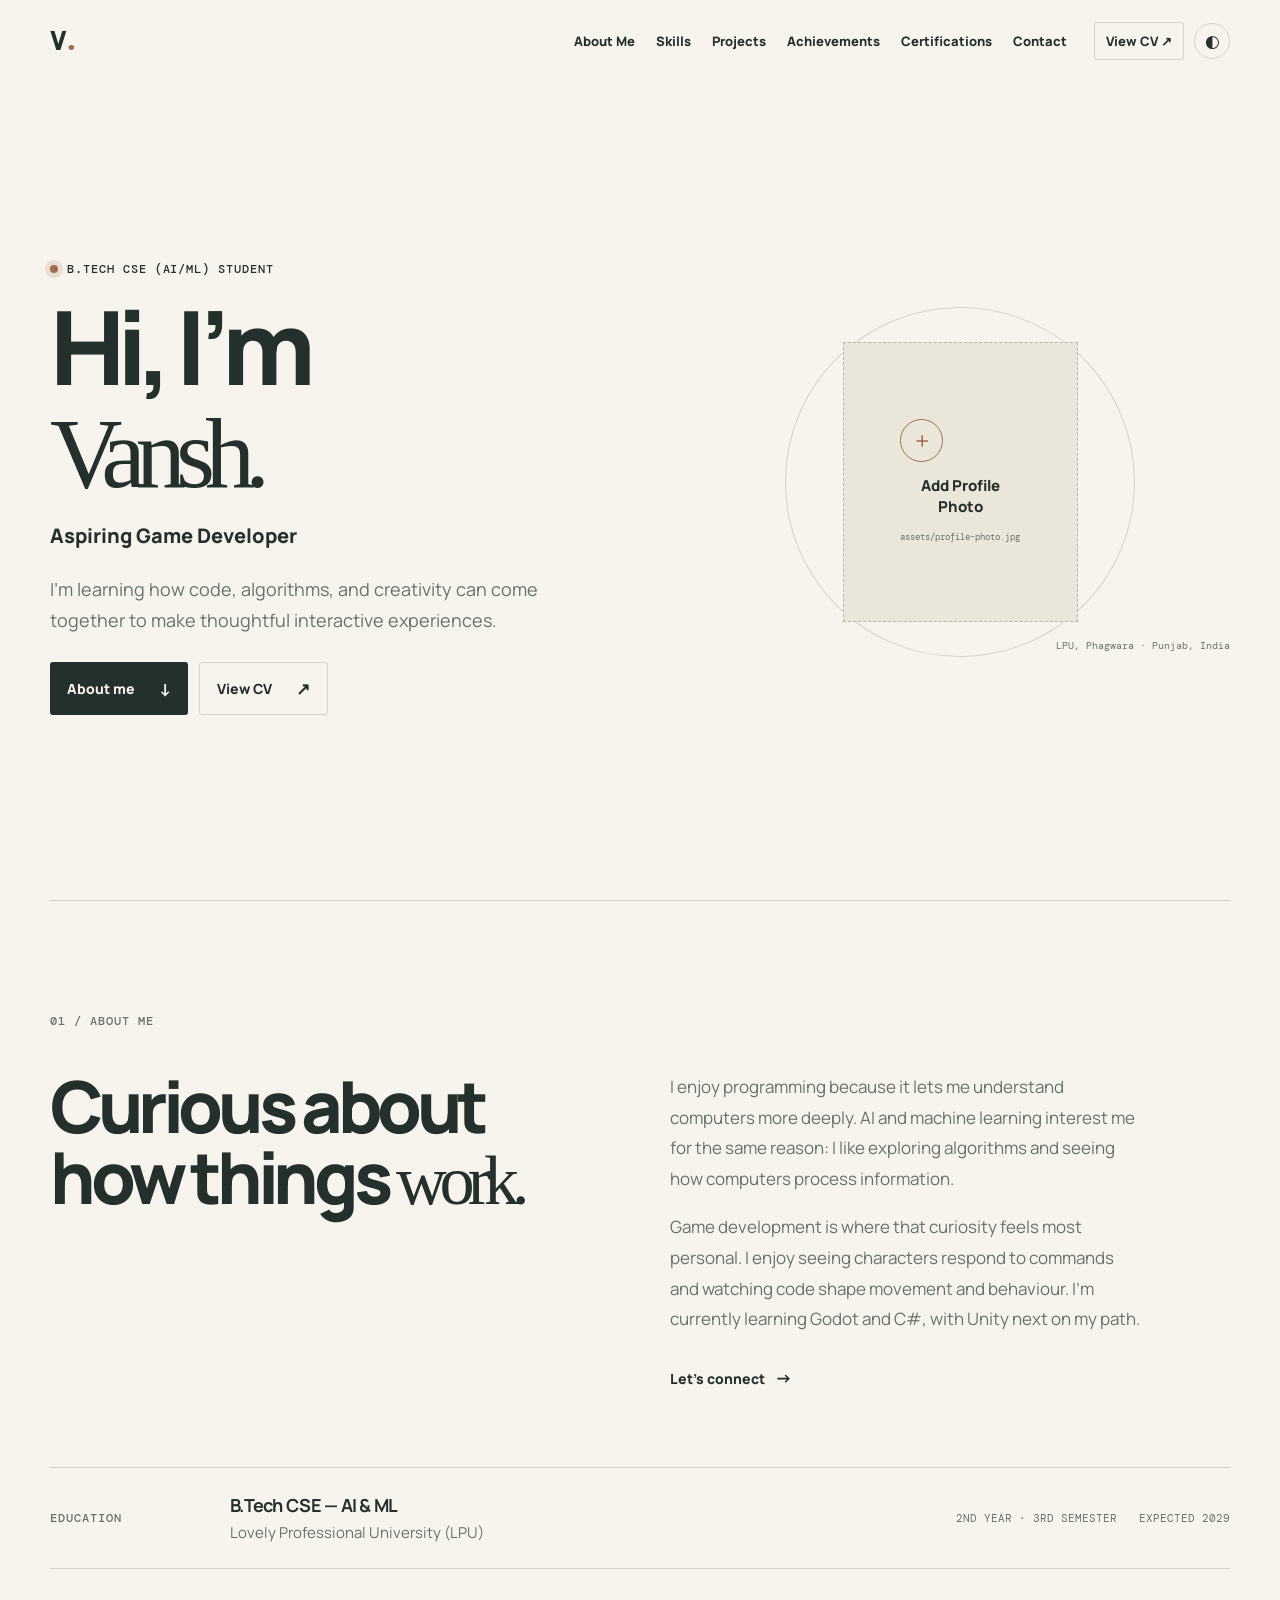
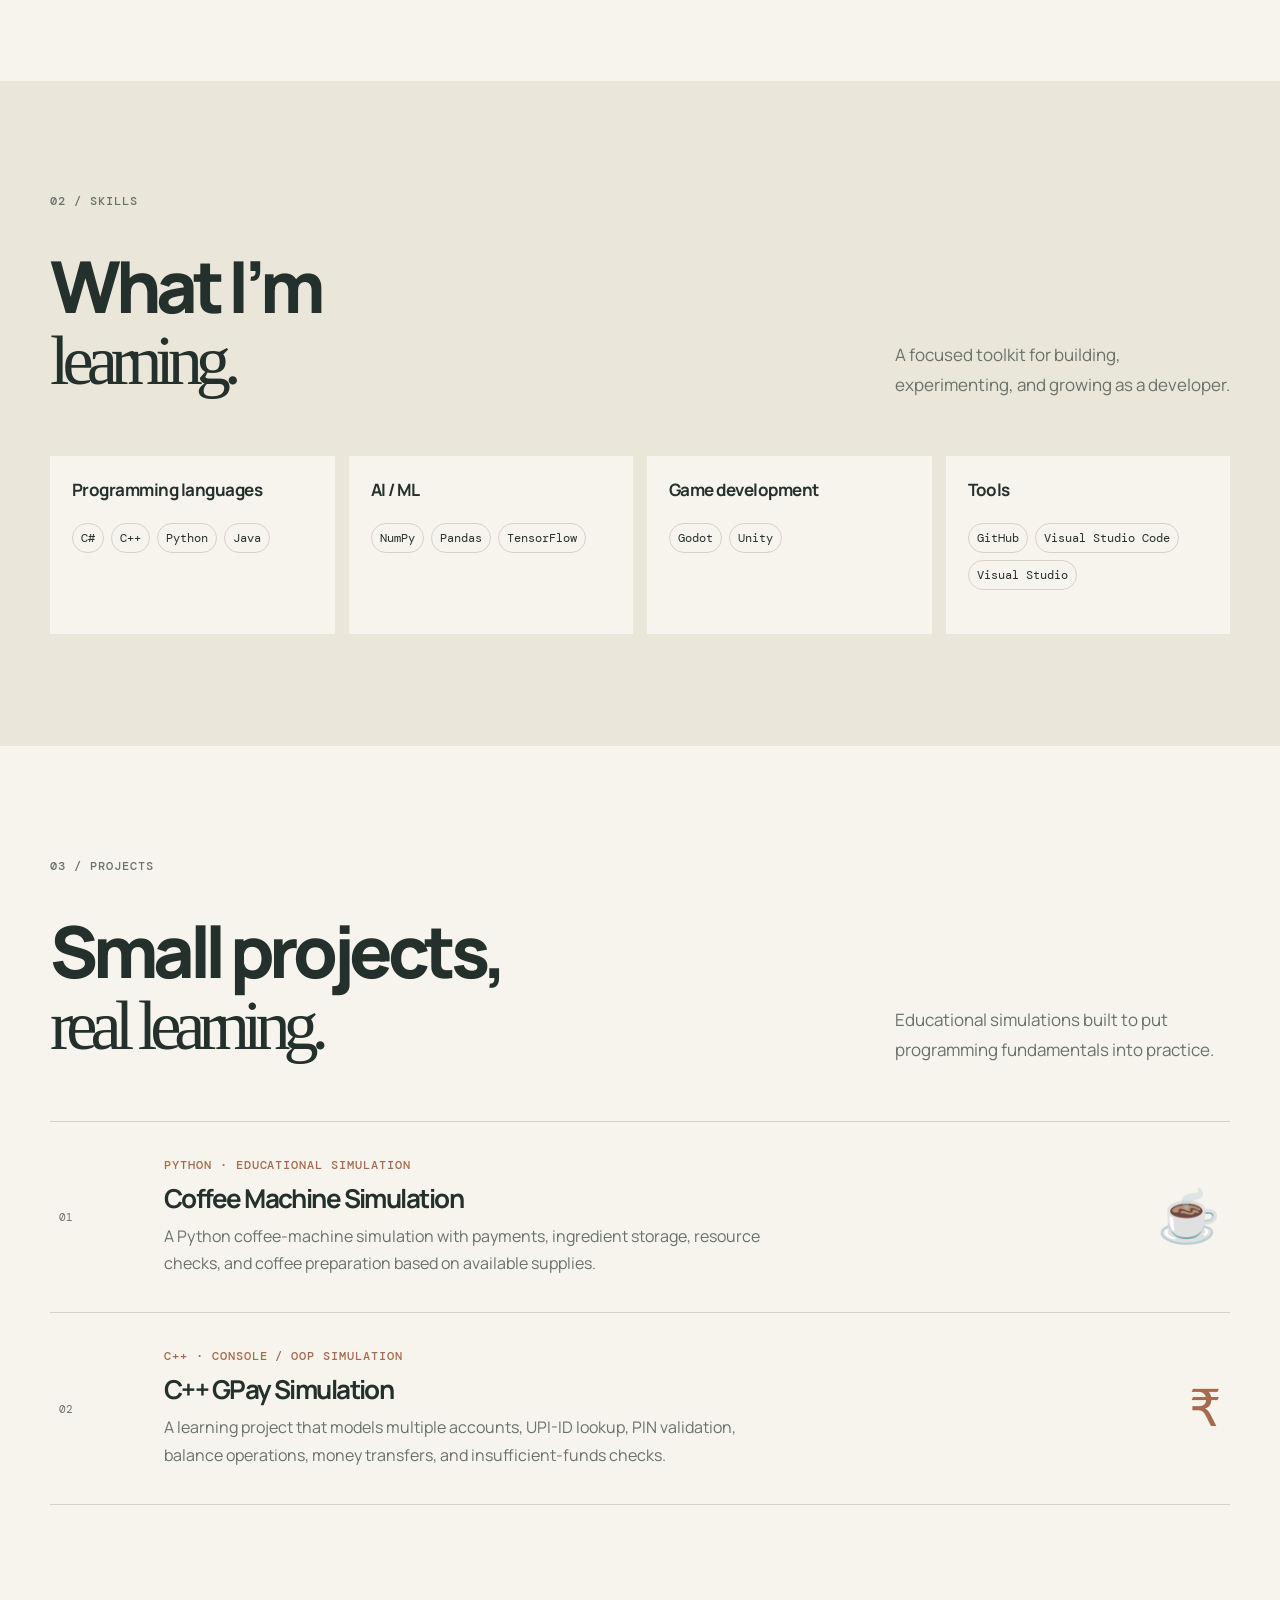
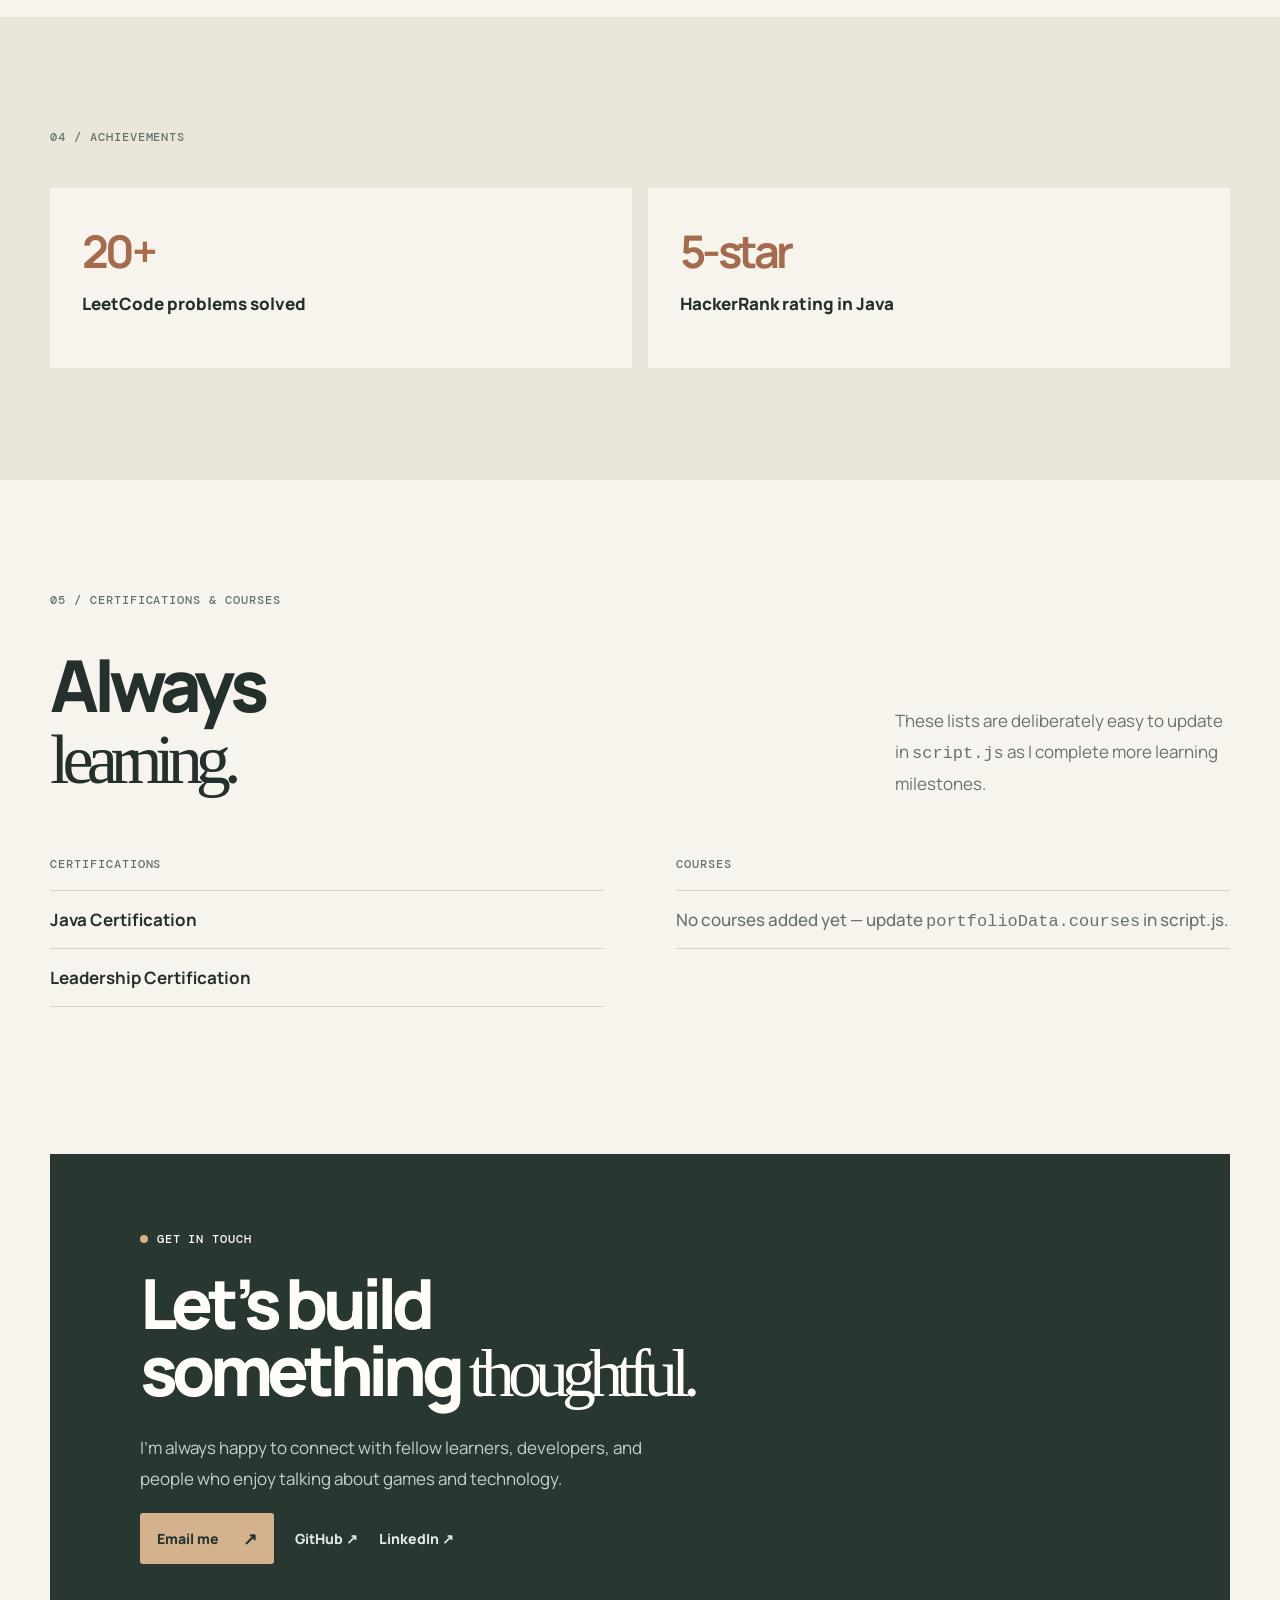
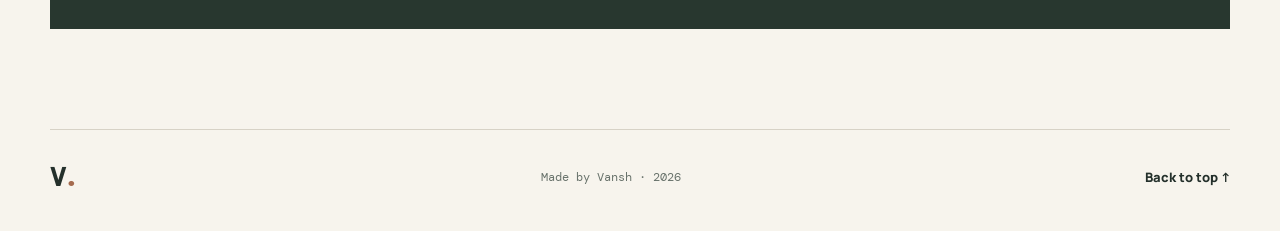
==== commit c5f82828: "Improve portfolio readability and editing guidance" ====
--- a/portfolio/index.html
+++ b/portfolio/index.html
@@ -9,7 +9,12 @@
     <link rel="preconnect" href="https://fonts.gstatic.com" crossorigin />
     <link href="https://fonts.googleapis.com/css2?family=DM+Mono:wght@400;500&family=Manrope:wght@400;500;600;700;800&display=swap" rel="stylesheet" />
     <link rel="stylesheet" href="styles.css" />
-    <style>.profile-photo{overflow:hidden}.profile-photo img{display:none;width:100%;height:100%;object-fit:cover}.profile-photo.has-image{border-style:solid}.profile-photo.has-image img{display:block}.profile-photo.has-image .photo-placeholder{display:none}</style>
+    <style>
+      .profile-photo{overflow:hidden}.profile-photo img{display:none;width:100%;height:100%;object-fit:cover}.profile-photo.has-image{border-style:solid}.profile-photo.has-image img{display:block}.profile-photo.has-image .photo-placeholder{display:none}
+      /* Readability overrides */
+      body{font-size:17px}nav a,.nav-cv,footer a{font-size:13px}.eyebrow,.section-label,.card-kicker,.project-type{font-size:12px}.intro{font-size:18px}.about-copy p,.section-heading>p,.contact-card>p:not(.eyebrow){font-size:17px}.education-card div>p{font-size:15px}.education-meta{font-size:11px}.button,.text-link,.social-link{font-size:14px}.skill-card h3{font-size:17px}.tags span{font-size:12px}.project-card p:not(.project-type){font-size:16px}.achievement-card p,.simple-list div{font-size:17px}footer p{font-size:12px}
+      @media(max-width:460px){body{font-size:16px}.intro{font-size:17px}.about-copy p,.section-heading>p,.contact-card>p:not(.eyebrow){font-size:16px}}
+    </style>
   </head>
   <body>
     <header class="site-header">
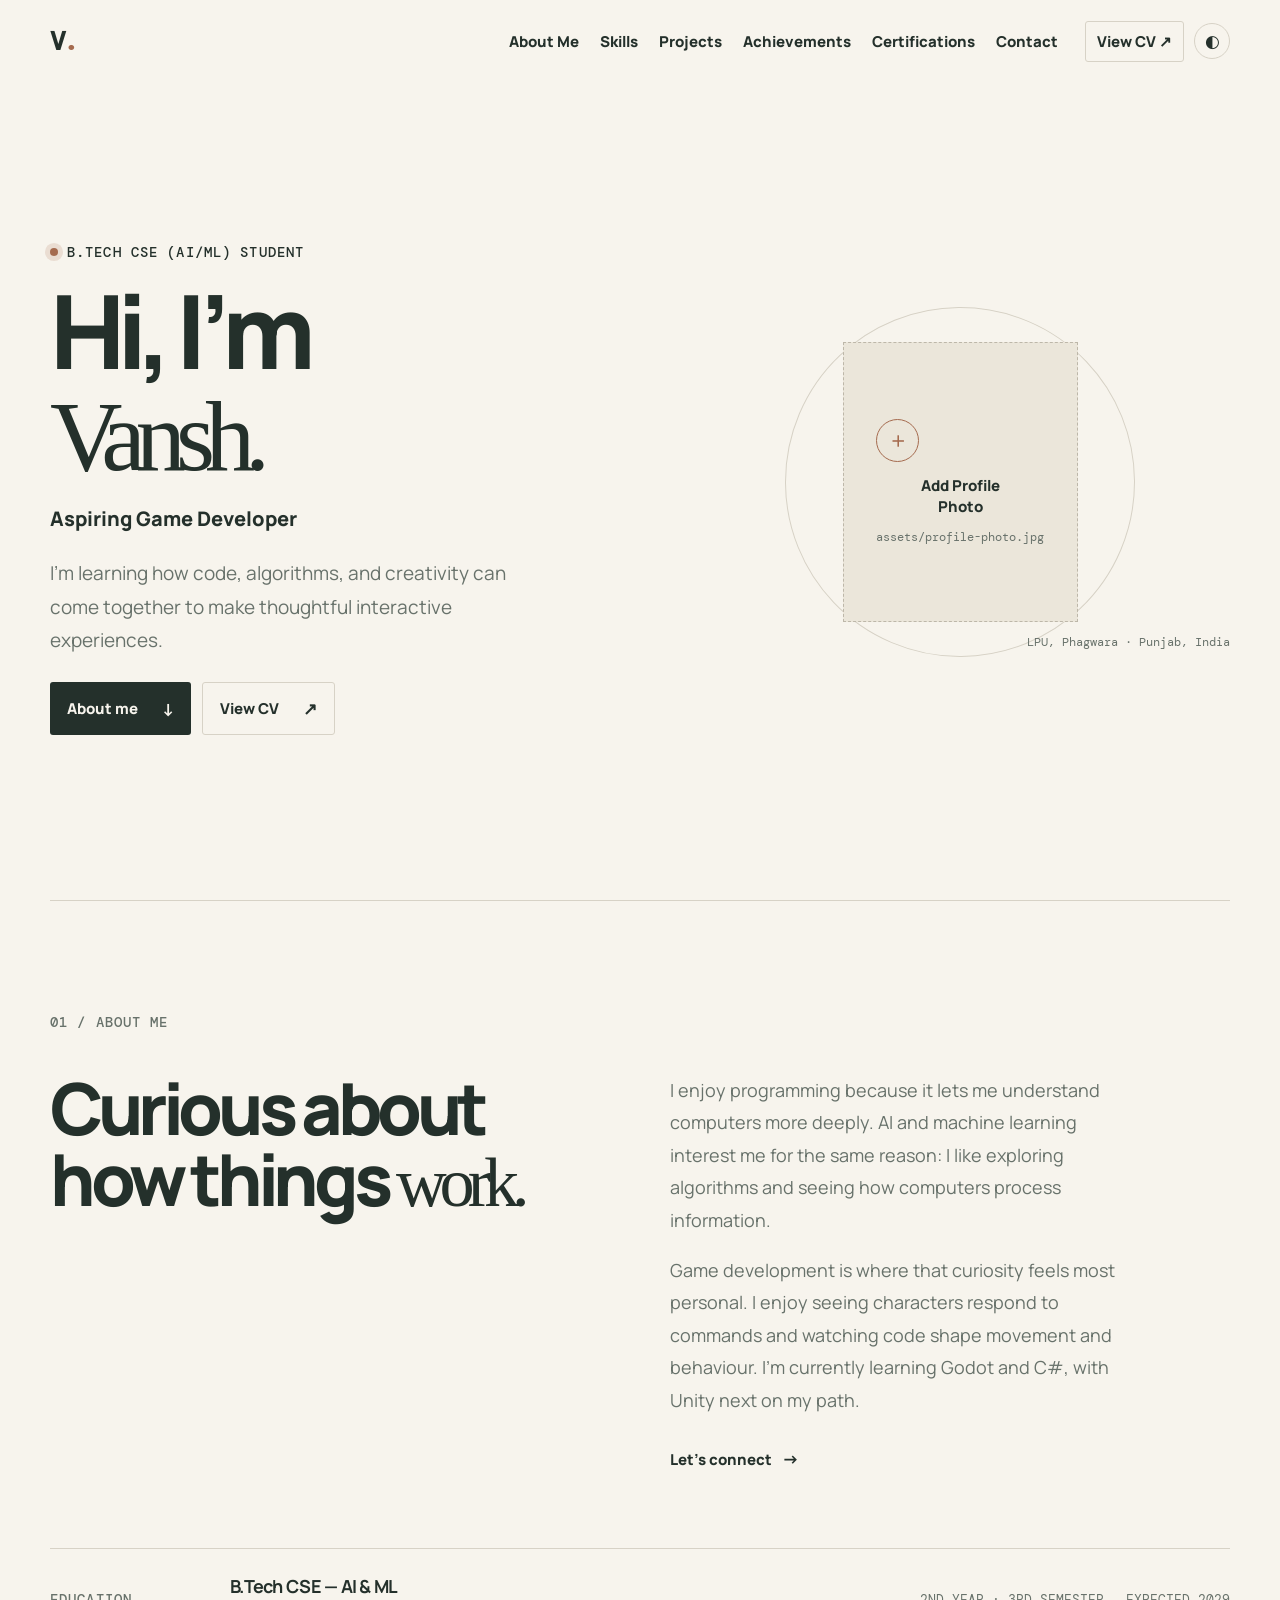
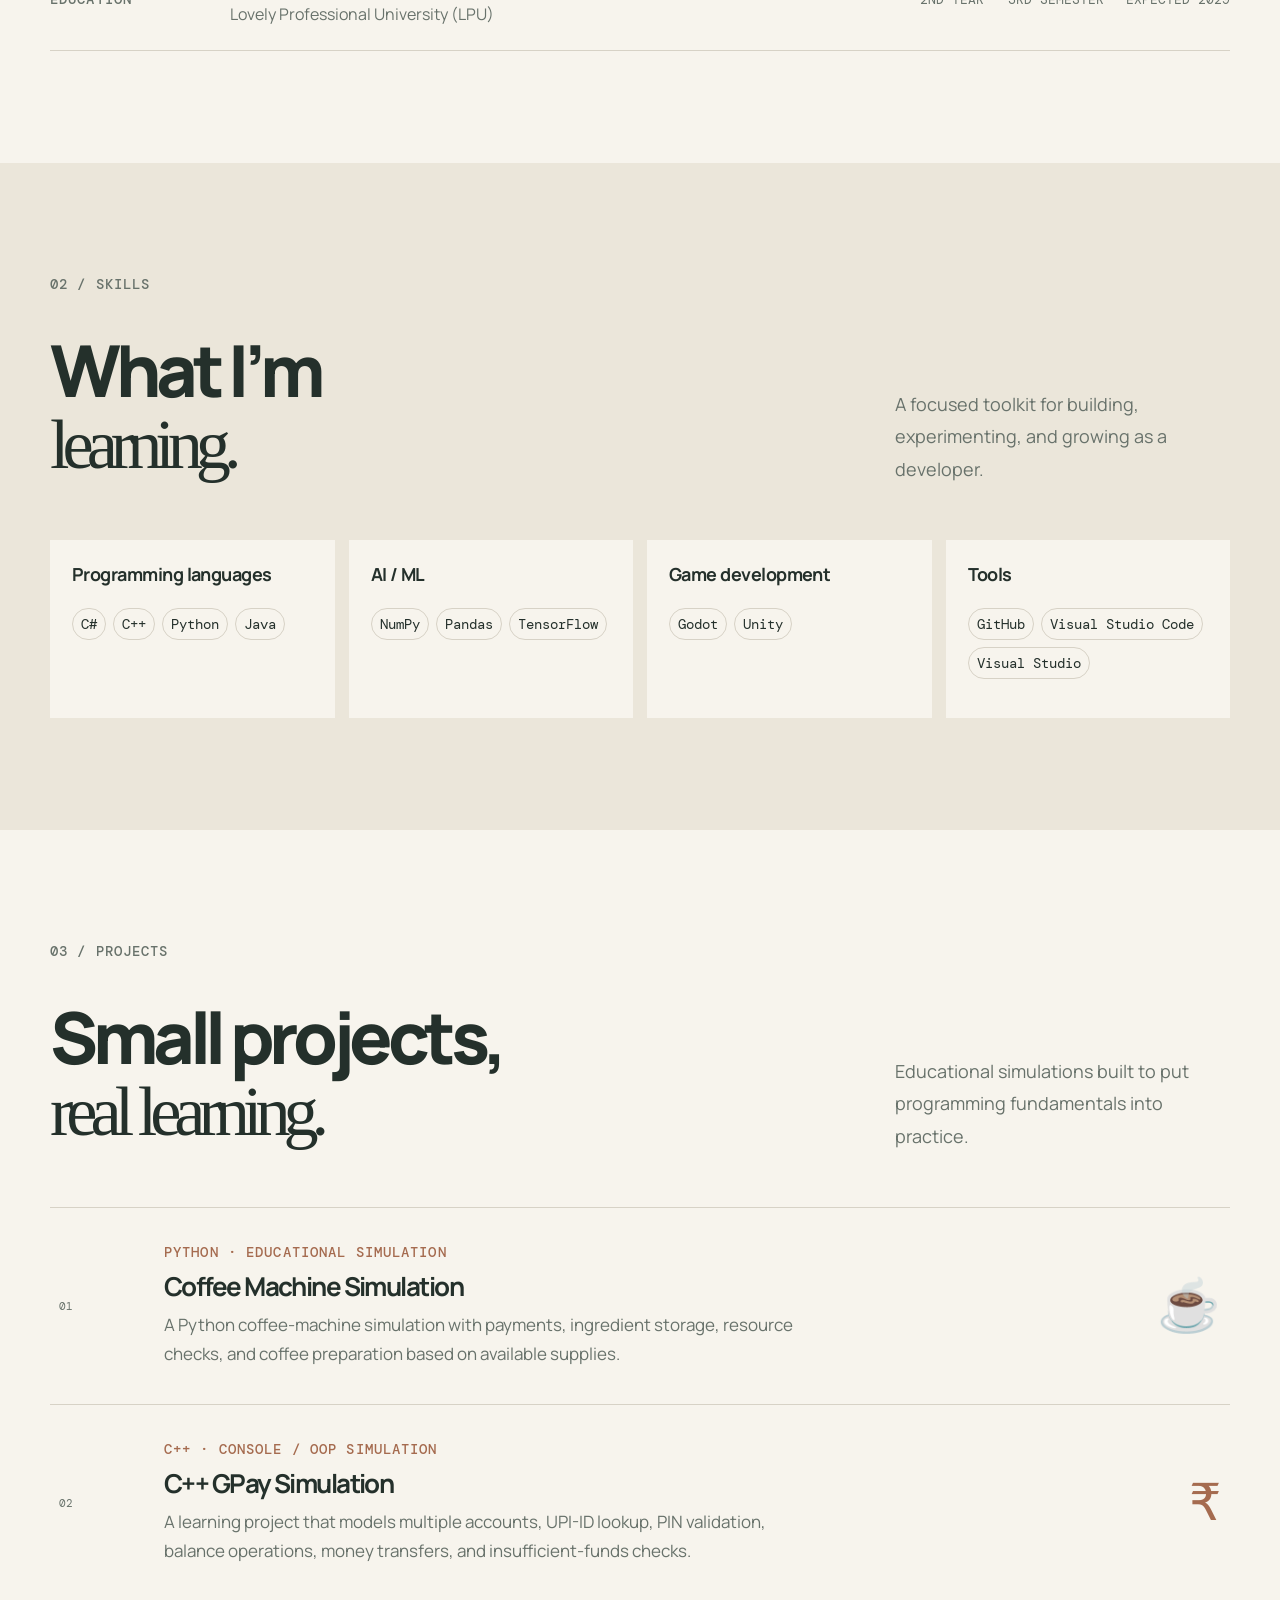
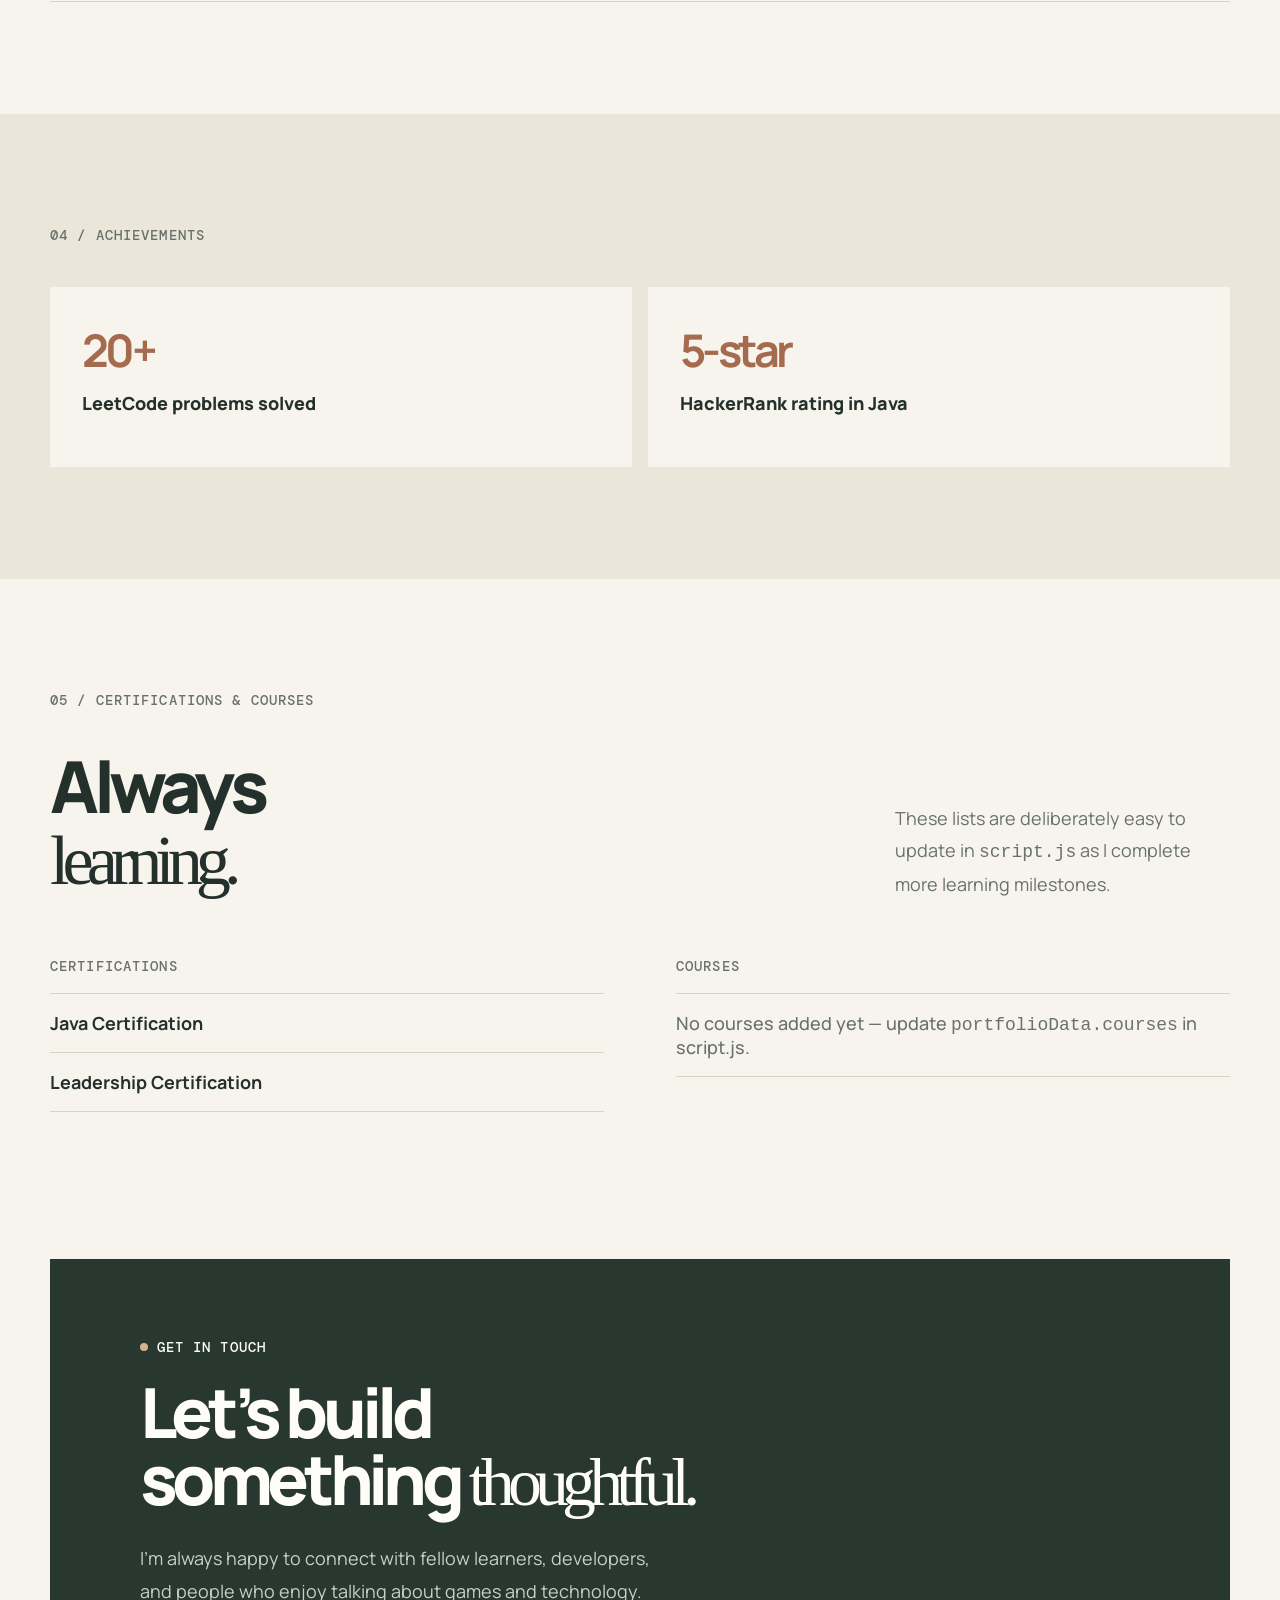
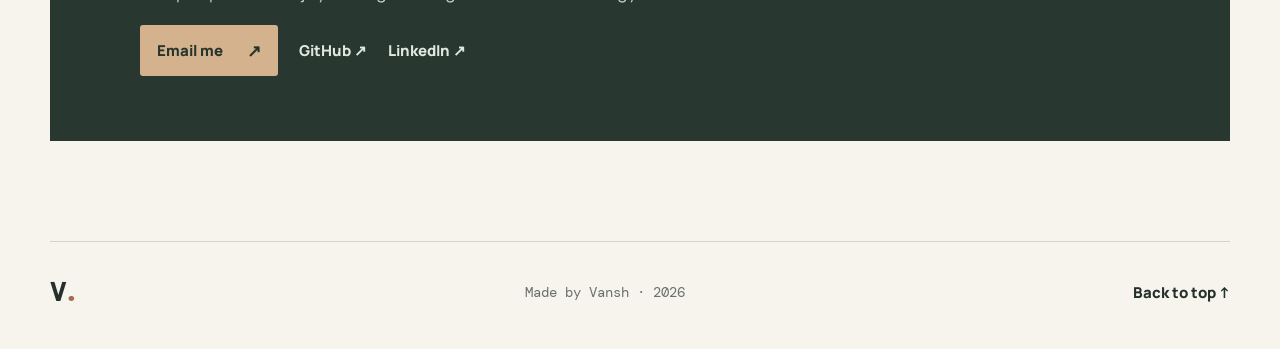
==== commit 4d5b0486: "Increase portfolio text sizes" ====
--- a/portfolio/index.html
+++ b/portfolio/index.html
@@ -12,8 +12,8 @@
     <style>
       .profile-photo{overflow:hidden}.profile-photo img{display:none;width:100%;height:100%;object-fit:cover}.profile-photo.has-image{border-style:solid}.profile-photo.has-image img{display:block}.profile-photo.has-image .photo-placeholder{display:none}
       /* Readability overrides */
-      body{font-size:17px}nav a,.nav-cv,footer a{font-size:13px}.eyebrow,.section-label,.card-kicker,.project-type{font-size:12px}.intro{font-size:18px}.about-copy p,.section-heading>p,.contact-card>p:not(.eyebrow){font-size:17px}.education-card div>p{font-size:15px}.education-meta{font-size:11px}.button,.text-link,.social-link{font-size:14px}.skill-card h3{font-size:17px}.tags span{font-size:12px}.project-card p:not(.project-type){font-size:16px}.achievement-card p,.simple-list div{font-size:17px}footer p{font-size:12px}
-      @media(max-width:460px){body{font-size:16px}.intro{font-size:17px}.about-copy p,.section-heading>p,.contact-card>p:not(.eyebrow){font-size:16px}}
+      body{font-size:18px}nav a,.nav-cv,footer a{font-size:15px}.eyebrow,.section-label,.card-kicker,.project-type{font-size:14px}.intro{font-size:19px}.about-copy p,.section-heading>p,.contact-card>p:not(.eyebrow){font-size:18px}.education-card div>p{font-size:16px}.education-meta{font-size:13px}.button,.text-link,.social-link{font-size:15px}.skill-card h3{font-size:18px}.tags span{font-size:14px}.project-card p:not(.project-type){font-size:17px}.achievement-card p,.simple-list div{font-size:18px}.profile-photo small,.location{font-size:12px}footer p{font-size:14px}
+      @media(max-width:460px){body{font-size:17px}nav a{font-size:15px}.eyebrow,.section-label,.card-kicker,.project-type{font-size:13px}.intro{font-size:18px}.about-copy p,.section-heading>p,.contact-card>p:not(.eyebrow){font-size:17px}.tags span{font-size:13px}.profile-photo small,.location{font-size:11px}footer p{font-size:12px}}
     </style>
   </head>
   <body>
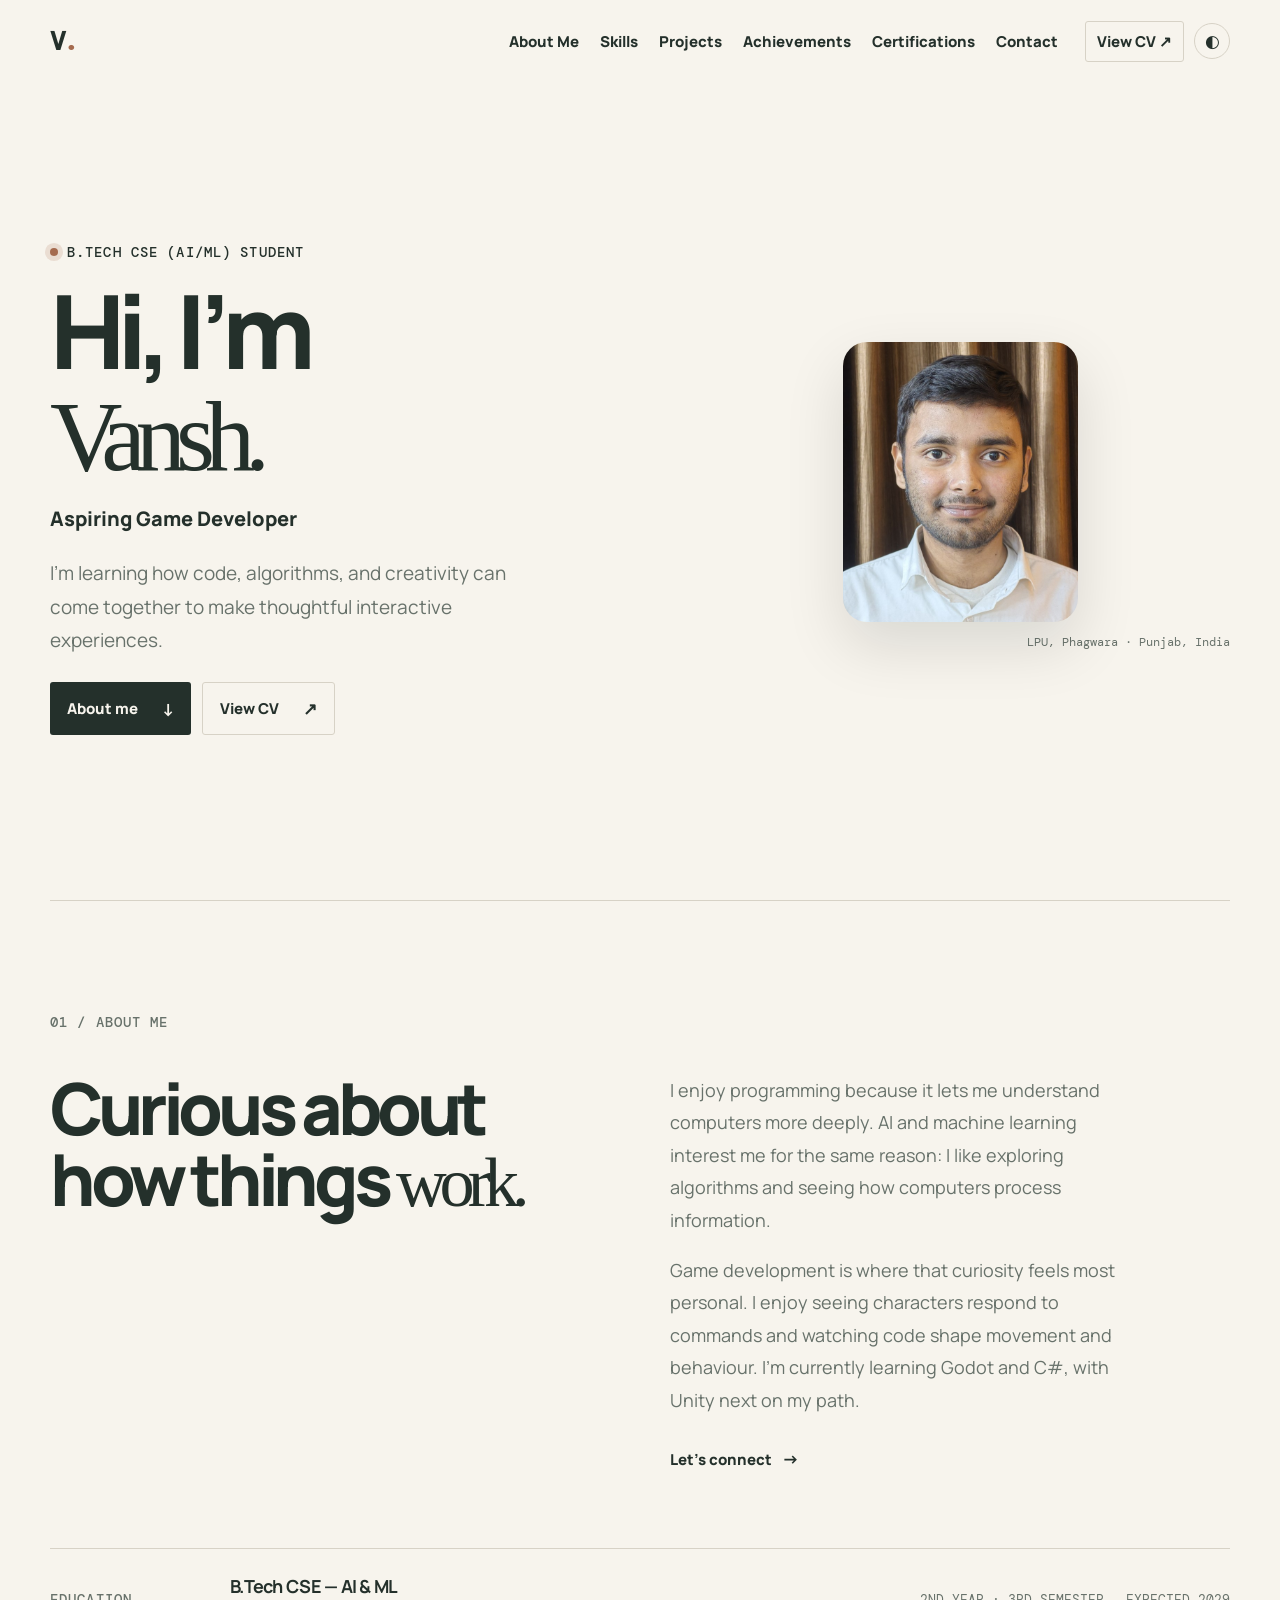
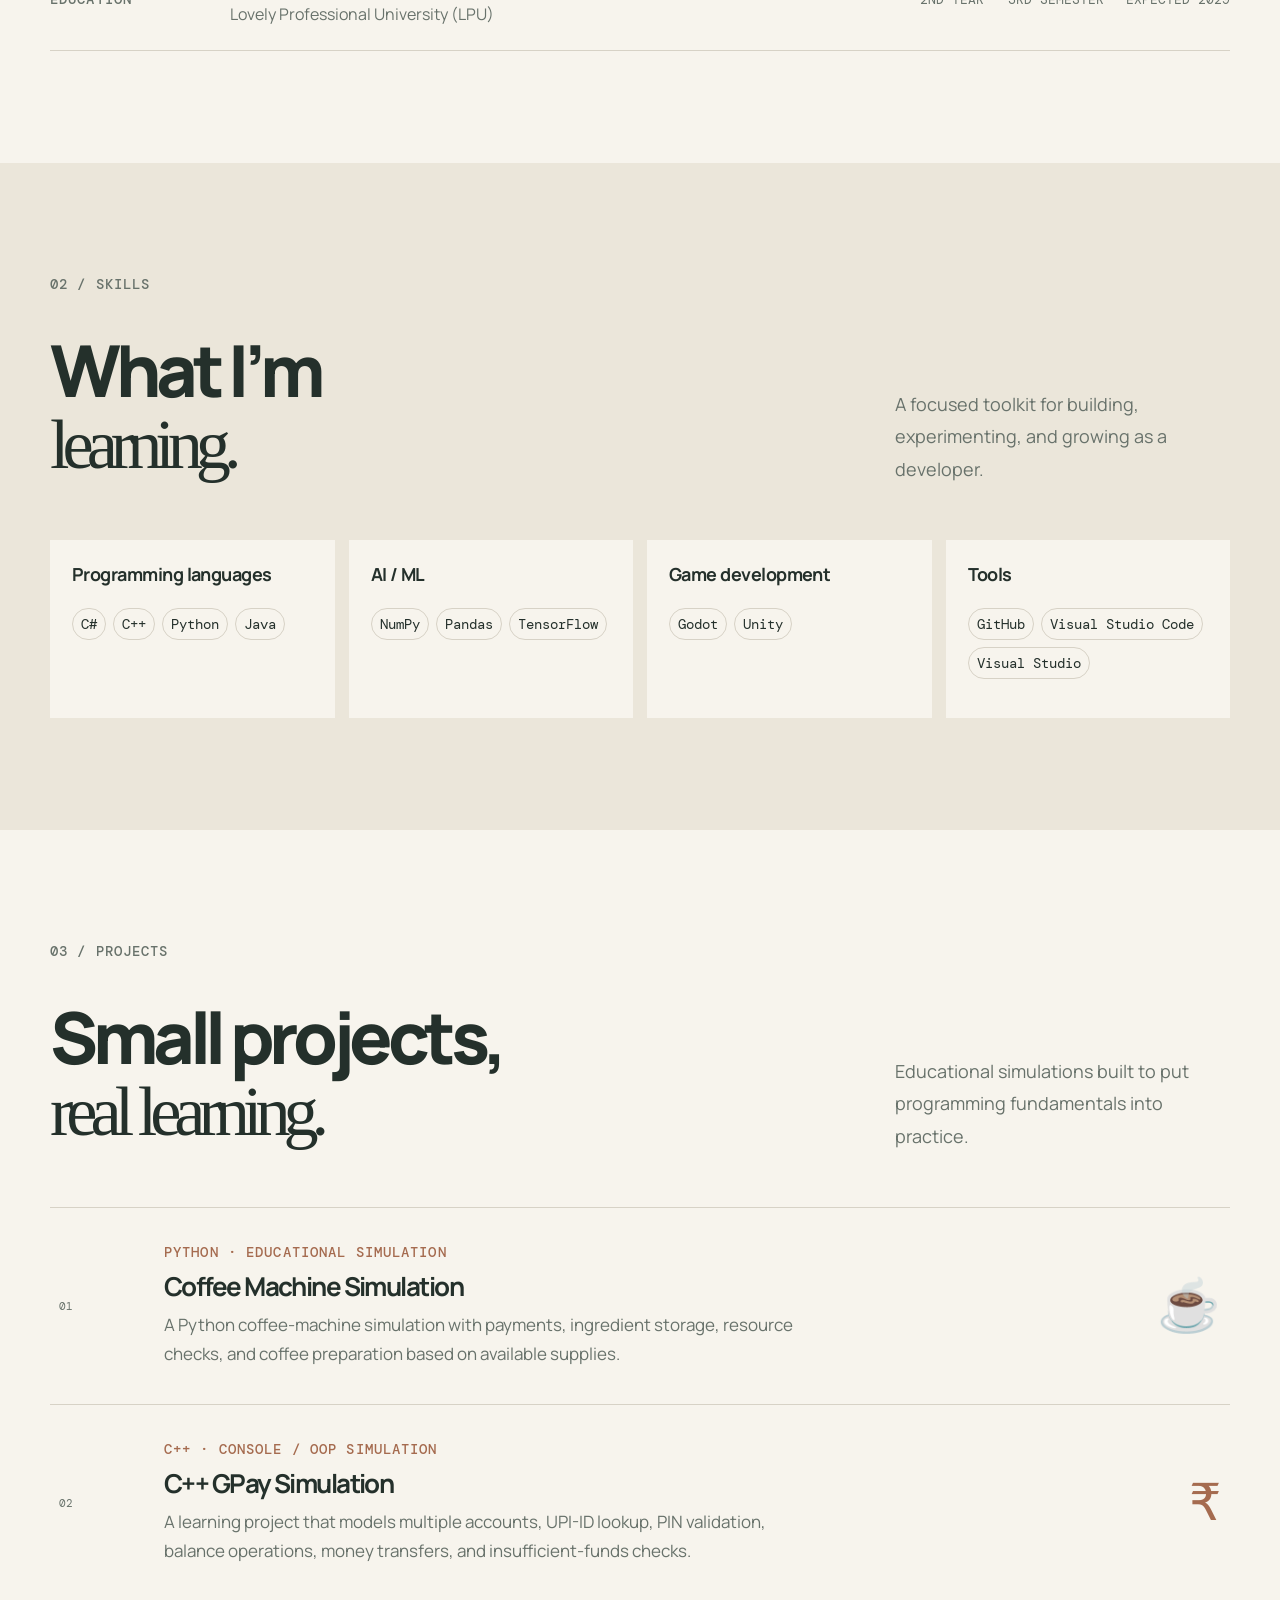
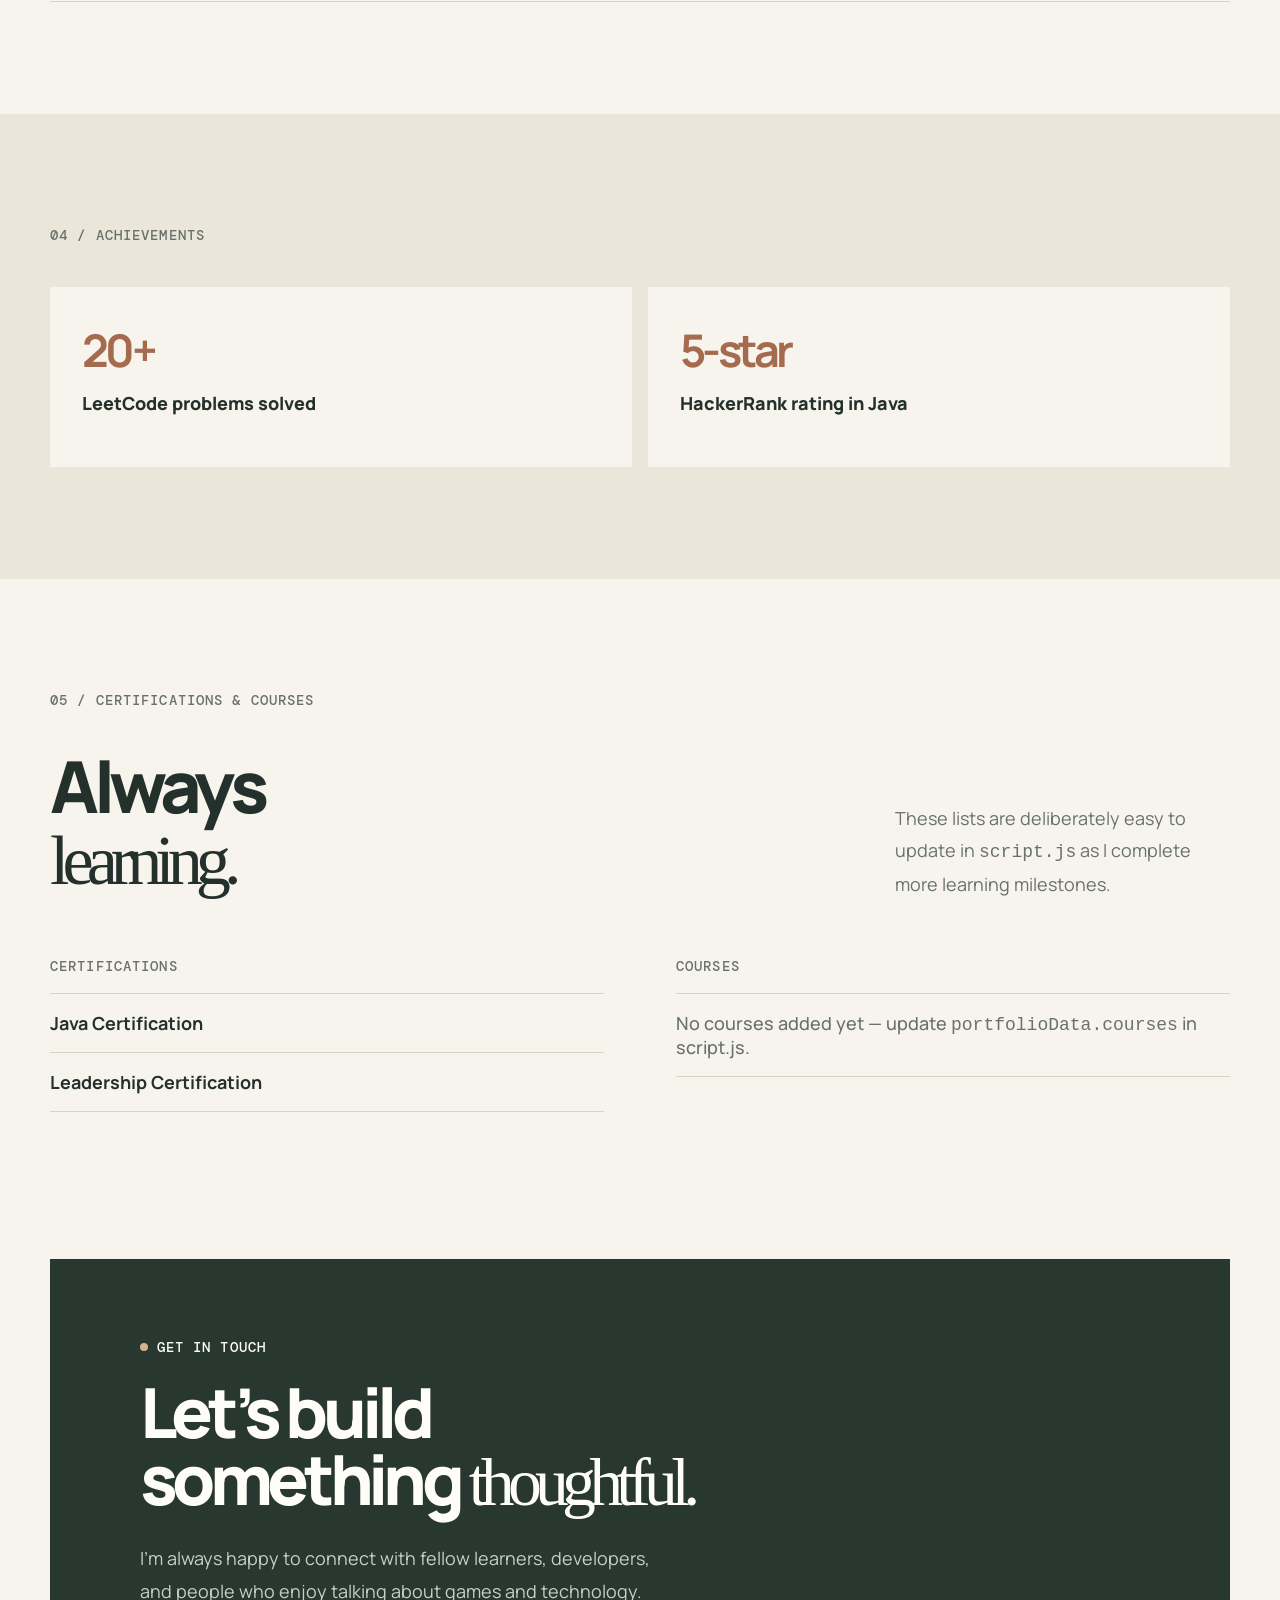
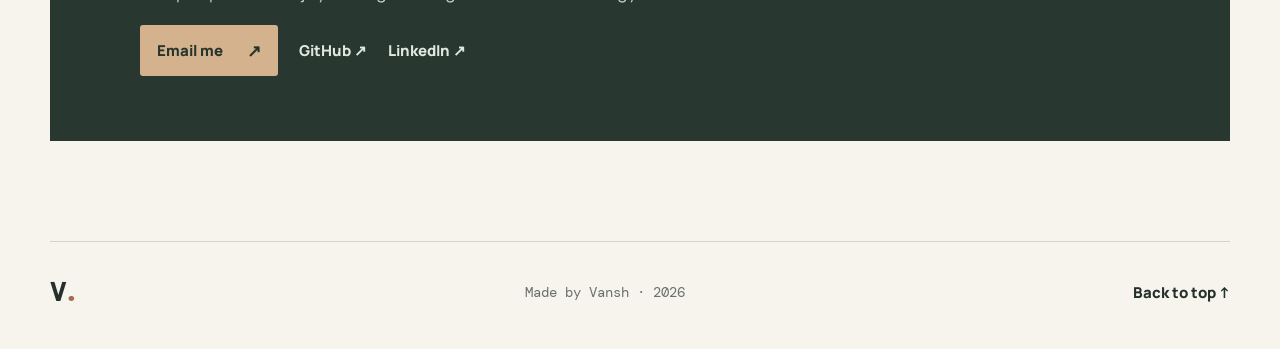
==== commit 06c622c9: "Update portfolio profile and styling" ====
--- a/portfolio/index.html
+++ b/portfolio/index.html
@@ -10,7 +10,6 @@
     <link href="https://fonts.googleapis.com/css2?family=DM+Mono:wght@400;500&family=Manrope:wght@400;500;600;700;800&display=swap" rel="stylesheet" />
     <link rel="stylesheet" href="styles.css" />
     <style>
-      .profile-photo{overflow:hidden}.profile-photo img{display:none;width:100%;height:100%;object-fit:cover}.profile-photo.has-image{border-style:solid}.profile-photo.has-image img{display:block}.profile-photo.has-image .photo-placeholder{display:none}
       /* Readability overrides */
       body{font-size:18px}nav a,.nav-cv,footer a{font-size:15px}.eyebrow,.section-label,.card-kicker,.project-type{font-size:14px}.intro{font-size:19px}.about-copy p,.section-heading>p,.contact-card>p:not(.eyebrow){font-size:18px}.education-card div>p{font-size:16px}.education-meta{font-size:13px}.button,.text-link,.social-link{font-size:15px}.skill-card h3{font-size:18px}.tags span{font-size:14px}.project-card p:not(.project-type){font-size:17px}.achievement-card p,.simple-list div{font-size:18px}.profile-photo small,.location{font-size:12px}footer p{font-size:14px}
       @media(max-width:460px){body{font-size:17px}nav a{font-size:15px}.eyebrow,.section-label,.card-kicker,.project-type{font-size:13px}.intro{font-size:18px}.about-copy p,.section-heading>p,.contact-card>p:not(.eyebrow){font-size:17px}.tags span{font-size:13px}.profile-photo small,.location{font-size:11px}footer p{font-size:12px}}
@@ -39,8 +38,7 @@
           <div class="hero-actions"><a class="button button-dark" href="#about">About me <span>↓</span></a><a class="button button-plain" href="assets/vansh-cv.pdf" target="_blank" rel="noopener">View CV <span>↗</span></a></div>
         </div>
         <div class="profile-wrap reveal">
-          <!-- Replace assets/profile-photo.jpg with your own image to show it here. -->
-          <div class="profile-photo" aria-label="Profile photo area"><img id="profile-image" alt="Portrait of Vansh" /><div class="photo-placeholder"><div class="photo-icon">+</div><p>Add Profile<br />Photo</p><small>assets/profile-photo.jpg</small></div></div>
+          <div class="profile-photo" aria-label="Profile photo"><img id="profile-image" alt="Portrait of Vansh" /><div class="photo-placeholder"><div class="photo-icon">+</div><p>Profile<br />Photo</p></div></div>
           <div class="profile-orbit"></div><p class="location">LPU, Phagwara · Punjab, India</p>
         </div>
       </section>
--- a/portfolio/styles.css
+++ b/portfolio/styles.css
@@ -1 +1 @@
-:root{--ink:#24302b;--paper:#f7f4ed;--soft:#ebe6da;--muted:#68726b;--line:#d7d2c6;--accent:#a56b4f;--deep:#28372f;--white:#fffdf8}*{box-sizing:border-box}html{scroll-behavior:smooth}body{margin:0;background:var(--paper);color:var(--ink);font-family:Manrope,Arial,sans-serif;transition:background .25s,color .25s}.section-width{width:min(1180px,calc(100% - 48px));margin-inline:auto}a{color:inherit;text-decoration:none}.site-header{height:82px;width:min(1180px,calc(100% - 48px));margin:auto;display:flex;align-items:center;justify-content:space-between}.logo{font:800 26px 'DM Mono',monospace;letter-spacing:-3px}.logo span{color:var(--accent)}nav{display:flex;gap:21px;margin-left:auto;margin-right:27px}nav a,.nav-cv,footer a{font-size:11px;font-weight:800;white-space:nowrap;transition:color .2s}nav a:hover,footer a:hover{color:var(--accent)}.header-actions{display:flex;align-items:center;gap:10px}.nav-cv{border:1px solid var(--line);padding:9px 11px;border-radius:3px}.theme-toggle,.menu-toggle{width:36px;height:36px;border:1px solid var(--line);border-radius:50%;background:transparent;color:var(--ink);font-size:17px;cursor:pointer}.menu-toggle{display:none}.hero{min-height:calc(100vh - 82px);padding:72px 0 90px;display:grid;grid-template-columns:1.05fr .95fr;align-items:center;gap:45px}.eyebrow,.section-label,.card-kicker,.project-type{font:500 11px 'DM Mono',monospace;letter-spacing:.08em;text-transform:uppercase}.eyebrow{display:flex;align-items:center;gap:9px}.eyebrow span{background:var(--accent);width:8px;height:8px;border-radius:50%;box-shadow:0 0 0 5px color-mix(in srgb,var(--accent) 17%,transparent)}h1,h2{font-weight:800;letter-spacing:-.075em;line-height:.95}h1{font-size:clamp(4.2rem,8vw,7.6rem);margin:21px 0 11px}h1 em,h2 em{font:400 .98em Georgia,serif;letter-spacing:-.1em}.hero-title{font-size:clamp(1rem,1.7vw,1.25rem);font-weight:800;margin:0}.intro{max-width:490px;color:var(--muted);font-size:16px;line-height:1.75;margin:25px 0}.hero-actions,.contact-actions{display:flex;gap:11px;flex-wrap:wrap}.button{display:inline-flex;align-items:center;gap:24px;border-radius:3px;padding:14px 17px;font-size:12px;font-weight:800;transition:transform .2s}.button:hover{transform:translateY(-2px)}.button span{font-size:17px}.button-dark{background:var(--ink);color:var(--paper)}.button-plain{border:1px solid var(--line)}.profile-wrap{height:370px;display:grid;place-items:center;position:relative}.profile-photo{height:280px;width:235px;background:var(--soft);border:1px dashed #bdb7a9;display:flex;flex-direction:column;align-items:center;justify-content:center;text-align:center;position:relative;z-index:1}.photo-icon{border:1px solid var(--accent);color:var(--accent);border-radius:50%;height:43px;width:43px;display:grid;place-items:center;font-size:25px}.profile-photo p{font-size:15px;font-weight:800;line-height:1.4;margin:13px 0 5px}.profile-photo small{font:9px 'DM Mono',monospace;color:var(--muted)}.profile-orbit{position:absolute;width:350px;height:350px;border:1px solid var(--line);border-radius:50%;transform:rotate(-22deg)}.location{position:absolute;bottom:5px;right:0;font:10px 'DM Mono',monospace;color:var(--muted)}.section{padding:112px 0}.section-label{color:var(--muted);margin:0 0 43px}.about{border-top:1px solid var(--line)}.about-grid{display:grid;grid-template-columns:1fr 1fr;gap:60px}.about h2,.section-heading h2{font-size:clamp(3rem,5.6vw,5.6rem);margin:0}.about-copy{max-width:475px}.about-copy p,.section-heading>p,.contact-card>p:not(.eyebrow){color:var(--muted);font-size:15px;line-height:1.8;margin:0 0 18px}.text-link{font-size:12px;font-weight:800;display:inline-block;margin-top:13px}.text-link span{font-size:17px;padding-left:7px}.education-card{border-top:1px solid var(--line);border-bottom:1px solid var(--line);margin-top:78px;padding:25px 0;display:grid;grid-template-columns:160px 1fr auto;gap:20px;align-items:center}.card-kicker{color:var(--muted);margin:0}.education-card h3{font-size:18px;letter-spacing:-.04em;margin:0}.education-card div>p{margin:5px 0 0;font-size:13px;color:var(--muted)}.education-meta{display:flex;gap:22px;font:10px 'DM Mono',monospace;color:var(--muted);text-transform:uppercase}.skills,.achievements{background:var(--soft)}.section-heading{display:flex;justify-content:space-between;align-items:end;gap:35px}.section-heading>p{max-width:335px;margin:0}.skills-grid{display:grid;grid-template-columns:repeat(4,1fr);gap:14px;margin-top:55px}.skill-card{background:var(--paper);padding:22px;min-height:178px}.skill-card h3{font-size:15px;margin:0 0 22px;letter-spacing:-.03em}.tags{display:flex;gap:7px;flex-wrap:wrap}.tags span{border:1px solid var(--line);font:10px 'DM Mono',monospace;padding:6px 8px;border-radius:20px}.project-list{margin-top:55px;border-top:1px solid var(--line)}.project-card{display:grid;grid-template-columns:75px 1fr auto;gap:30px;align-items:center;padding:35px 9px;border-bottom:1px solid var(--line);transition:background .2s,padding .2s}.project-card:hover{background:var(--soft);padding-inline:18px}.project-num{font:11px 'DM Mono',monospace;color:var(--muted)}.project-card h3{font-size:26px;letter-spacing:-.06em;margin:7px 0}.project-card p:not(.project-type){color:var(--muted);max-width:630px;font-size:14px;line-height:1.7;margin:0}.project-type{color:var(--accent);margin:0}.project-symbol{font:51px Georgia,serif;color:var(--accent)}.achievement-grid{display:grid;grid-template-columns:1fr 1fr;gap:16px}.achievement-card{background:var(--paper);padding:32px;min-height:180px}.achievement-card strong{display:block;color:var(--accent);font-size:45px;letter-spacing:-.08em}.achievement-card p{font-size:15px;font-weight:800;margin:10px 0 0}.learning-grid{display:grid;grid-template-columns:1fr 1fr;gap:72px;margin-top:56px}.simple-list{margin-top:18px;border-top:1px solid var(--line)}.simple-list div{padding:17px 0;border-bottom:1px solid var(--line);font-size:15px;font-weight:700}.empty-list div{color:var(--muted);font-weight:500}.contact{padding-top:35px;padding-bottom:100px}.contact-card{padding:65px clamp(28px,7vw,94px);background:var(--deep);color:var(--white)}.contact-card h2{font-size:clamp(3rem,5.4vw,5.2rem);margin:23px 0 20px}.contact-card>p:not(.eyebrow){color:#c5d0c7;max-width:520px}.contact-card .eyebrow span{background:#d4b28d;box-shadow:none}.button-light{background:#d4b28d;color:#26342c}.social-link{color:#e0e8e0;align-self:center;font-size:12px;font-weight:800;margin-left:10px}footer{border-top:1px solid var(--line);padding:27px 0 34px;display:flex;align-items:center;justify-content:space-between}footer p{color:var(--muted);font:10px 'DM Mono',monospace}.reveal{opacity:0;transform:translateY(18px);transition:opacity .6s ease,transform .6s ease}.reveal.visible{opacity:1;transform:none}body.dark{--ink:#e9eee9;--paper:#1c2721;--soft:#29372e;--muted:#abb8ae;--line:#435247;--accent:#d4b28d;--deep:#111914;--white:#f8f6ef}body.dark .skill-card,body.dark .achievement-card{background:#202d25}body.dark .button-dark{background:#edf2ec;color:#1c2721}body.dark .profile-photo{border-color:#6b786d}@media(max-width:820px){nav{display:none;position:absolute;z-index:10;top:72px;left:16px;right:16px;margin:0;padding:20px;background:var(--ink);color:var(--paper);flex-direction:column;gap:17px}.site-header nav.open{display:flex}.menu-toggle{display:block}.nav-cv{display:none}.hero{grid-template-columns:1fr;padding-top:55px;gap:25px}.profile-wrap{height:320px;order:-1}.profile-photo{height:235px;width:195px}.profile-orbit{width:290px;height:290px}.about-grid,.learning-grid{grid-template-columns:1fr;gap:28px}.education-card{grid-template-columns:1fr;gap:10px;margin-top:50px}.education-meta{flex-wrap:wrap}.section-heading{display:block}.section-heading>p{margin-top:20px}.skills-grid{grid-template-columns:1fr 1fr}.project-card{grid-template-columns:40px 1fr;gap:15px}.project-symbol{display:none}.achievement-grid{grid-template-columns:1fr}.contact-card{padding:45px 26px}.section{padding:80px 0}}@media(max-width:460px){.section-width,.site-header{width:calc(100% - 32px)}.site-header{height:72px}.hero{min-height:auto}.skills-grid{grid-template-columns:1fr}.hero-actions .button{width:100%;justify-content:space-between}.location{font-size:8px}.social-link{margin:4px 12px 0 0}footer p{font-size:8px}}
+:root{--ink:#24302b;--paper:#f7f4ed;--soft:#ebe6da;--muted:#68726b;--line:#d7d2c6;--accent:#a56b4f;--deep:#28372f;--white:#fffdf8}*{box-sizing:border-box}html{scroll-behavior:smooth}body{margin:0;background:var(--paper);color:var(--ink);font-family:Manrope,Arial,sans-serif;transition:background .25s,color .25s}.section-width{width:min(1180px,calc(100% - 48px));margin-inline:auto}a{color:inherit;text-decoration:none}.site-header{height:82px;width:min(1180px,calc(100% - 48px));margin:auto;display:flex;align-items:center;justify-content:space-between}.logo{font:800 26px 'DM Mono',monospace;letter-spacing:-3px}.logo span{color:var(--accent)}nav{display:flex;gap:21px;margin-left:auto;margin-right:27px}nav a,.nav-cv,footer a{font-size:11px;font-weight:800;white-space:nowrap;transition:color .2s}nav a:hover,footer a:hover{color:var(--accent)}.header-actions{display:flex;align-items:center;gap:10px}.nav-cv{border:1px solid var(--line);padding:9px 11px;border-radius:3px}.theme-toggle,.menu-toggle{width:36px;height:36px;border:1px solid var(--line);border-radius:50%;background:transparent;color:var(--ink);font-size:17px;cursor:pointer}.menu-toggle{display:none}.hero{min-height:calc(100vh - 82px);padding:72px 0 90px;display:grid;grid-template-columns:1.05fr .95fr;align-items:center;gap:45px}.eyebrow,.section-label,.card-kicker,.project-type{font:500 11px 'DM Mono',monospace;letter-spacing:.08em;text-transform:uppercase}.eyebrow{display:flex;align-items:center;gap:9px}.eyebrow span{background:var(--accent);width:8px;height:8px;border-radius:50%;box-shadow:0 0 0 5px color-mix(in srgb,var(--accent) 17%,transparent)}h1,h2{font-weight:800;letter-spacing:-.075em;line-height:.95}h1{font-size:clamp(4.2rem,8vw,7.6rem);margin:21px 0 11px}h1 em,h2 em{font:400 .98em Georgia,serif;letter-spacing:-.1em}.hero-title{font-size:clamp(1rem,1.7vw,1.25rem);font-weight:800;margin:0}.intro{max-width:490px;color:var(--muted);font-size:16px;line-height:1.75;margin:25px 0}.hero-actions,.contact-actions{display:flex;gap:11px;flex-wrap:wrap}.button{display:inline-flex;align-items:center;gap:24px;border-radius:3px;padding:14px 17px;font-size:12px;font-weight:800;transition:transform .2s}.button:hover{transform:translateY(-2px)}.button span{font-size:17px}.button-dark{background:var(--ink);color:var(--paper)}.button-plain{border:1px solid var(--line)}.profile-wrap{height:370px;display:grid;place-items:center;position:relative}.profile-photo{height:280px;width:235px;background:var(--soft);border:none;display:flex;flex-direction:column;align-items:center;justify-content:center;text-align:center;position:relative;z-index:1;overflow:hidden;border-radius:24px;box-shadow:0 24px 60px rgba(12,17,15,.12)}.profile-photo img{display:none;width:100%;height:100%;object-fit:cover}.profile-photo.has-image{border:none;box-shadow:0 24px 60px rgba(12,17,15,.12)}.profile-photo.has-image img{display:block}.profile-photo.has-image .photo-placeholder{display:none}.photo-icon{border:1px solid var(--accent);color:var(--accent);border-radius:50%;height:43px;width:43px;display:grid;place-items:center;font-size:25px}.profile-photo p{font-size:15px;font-weight:800;line-height:1.4;margin:13px 0 5px}.profile-photo small{font:9px 'DM Mono',monospace;color:var(--muted)}.profile-orbit{display:none;position:absolute;width:350px;height:350px;border:1px solid var(--line);border-radius:50%;transform:rotate(-22deg)}.location{position:absolute;bottom:5px;right:0;font:10px 'DM Mono',monospace;color:var(--muted)}.section{padding:112px 0}.section-label{color:var(--muted);margin:0 0 43px}.about{border-top:1px solid var(--line)}.about-grid{display:grid;grid-template-columns:1fr 1fr;gap:60px}.about h2,.section-heading h2{font-size:clamp(3rem,5.6vw,5.6rem);margin:0}.about-copy{max-width:475px}.about-copy p,.section-heading>p,.contact-card>p:not(.eyebrow){color:var(--muted);font-size:15px;line-height:1.8;margin:0 0 18px}.text-link{font-size:12px;font-weight:800;display:inline-block;margin-top:13px}.text-link span{font-size:17px;padding-left:7px}.education-card{border-top:1px solid var(--line);border-bottom:1px solid var(--line);margin-top:78px;padding:25px 0;display:grid;grid-template-columns:160px 1fr auto;gap:20px;align-items:center}.card-kicker{color:var(--muted);margin:0}.education-card h3{font-size:18px;letter-spacing:-.04em;margin:0}.education-card div>p{margin:5px 0 0;font-size:13px;color:var(--muted)}.education-meta{display:flex;gap:22px;font:10px 'DM Mono',monospace;color:var(--muted);text-transform:uppercase}.skills,.achievements{background:var(--soft)}.section-heading{display:flex;justify-content:space-between;align-items:end;gap:35px}.section-heading>p{max-width:335px;margin:0}.skills-grid{display:grid;grid-template-columns:repeat(4,1fr);gap:14px;margin-top:55px}.skill-card{background:var(--paper);padding:22px;min-height:178px}.skill-card h3{font-size:15px;margin:0 0 22px;letter-spacing:-.03em}.tags{display:flex;gap:7px;flex-wrap:wrap}.tags span{border:1px solid var(--line);font:10px 'DM Mono',monospace;padding:6px 8px;border-radius:20px}.project-list{margin-top:55px;border-top:1px solid var(--line)}.project-card{display:grid;grid-template-columns:75px 1fr auto;gap:30px;align-items:center;padding:35px 9px;border-bottom:1px solid var(--line);transition:background .2s,padding .2s}.project-card:hover{background:var(--soft);padding-inline:18px}.project-num{font:11px 'DM Mono',monospace;color:var(--muted)}.project-card h3{font-size:26px;letter-spacing:-.06em;margin:7px 0}.project-card p:not(.project-type){color:var(--muted);max-width:630px;font-size:14px;line-height:1.7;margin:0}.project-type{color:var(--accent);margin:0}.project-symbol{font:51px Georgia,serif;color:var(--accent)}.achievement-grid{display:grid;grid-template-columns:1fr 1fr;gap:16px}.achievement-card{background:var(--paper);padding:32px;min-height:180px}.achievement-card strong{display:block;color:var(--accent);font-size:45px;letter-spacing:-.08em}.achievement-card p{font-size:15px;font-weight:800;margin:10px 0 0}.learning-grid{display:grid;grid-template-columns:1fr 1fr;gap:72px;margin-top:56px}.simple-list{margin-top:18px;border-top:1px solid var(--line)}.simple-list div{padding:17px 0;border-bottom:1px solid var(--line);font-size:15px;font-weight:700}.empty-list div{color:var(--muted);font-weight:500}.contact{padding-top:35px;padding-bottom:100px}.contact-card{padding:65px clamp(28px,7vw,94px);background:var(--deep);color:var(--white)}.contact-card h2{font-size:clamp(3rem,5.4vw,5.2rem);margin:23px 0 20px}.contact-card>p:not(.eyebrow){color:#c5d0c7;max-width:520px}.contact-card .eyebrow span{background:#d4b28d;box-shadow:none}.button-light{background:#d4b28d;color:#26342c}.social-link{color:#e0e8e0;align-self:center;font-size:12px;font-weight:800;margin-left:10px}footer{border-top:1px solid var(--line);padding:27px 0 34px;display:flex;align-items:center;justify-content:space-between}footer p{color:var(--muted);font:10px 'DM Mono',monospace}.reveal{opacity:0;transform:translateY(18px);transition:opacity .6s ease,transform .6s ease}.reveal.visible{opacity:1;transform:none}body.dark{--ink:#e9eee9;--paper:#1c2721;--soft:#29372e;--muted:#abb8ae;--line:#435247;--accent:#d4b28d;--deep:#111914;--white:#f8f6ef}body.dark .skill-card,body.dark .achievement-card{background:#202d25}body.dark .button-dark{background:#edf2ec;color:#1c2721}body.dark .profile-photo{border-color:#6b786d}@media(max-width:820px){nav{display:none;position:absolute;z-index:10;top:72px;left:16px;right:16px;margin:0;padding:20px;background:var(--ink);color:var(--paper);flex-direction:column;gap:17px}.site-header nav.open{display:flex}.menu-toggle{display:block}.nav-cv{display:none}.hero{grid-template-columns:1fr;padding-top:55px;gap:25px}.profile-wrap{height:320px;order:-1}.profile-photo{height:235px;width:195px}.profile-orbit{width:290px;height:290px}.about-grid,.learning-grid{grid-template-columns:1fr;gap:28px}.education-card{grid-template-columns:1fr;gap:10px;margin-top:50px}.education-meta{flex-wrap:wrap}.section-heading{display:block}.section-heading>p{margin-top:20px}.skills-grid{grid-template-columns:1fr 1fr}.project-card{grid-template-columns:40px 1fr;gap:15px}.project-symbol{display:none}.achievement-grid{grid-template-columns:1fr}.contact-card{padding:45px 26px}.section{padding:80px 0}}@media(max-width:460px){.section-width,.site-header{width:calc(100% - 32px)}.site-header{height:72px}.hero{min-height:auto}.skills-grid{grid-template-columns:1fr}.hero-actions .button{width:100%;justify-content:space-between}.location{font-size:8px}.social-link{margin:4px 12px 0 0}footer p{font-size:8px}}
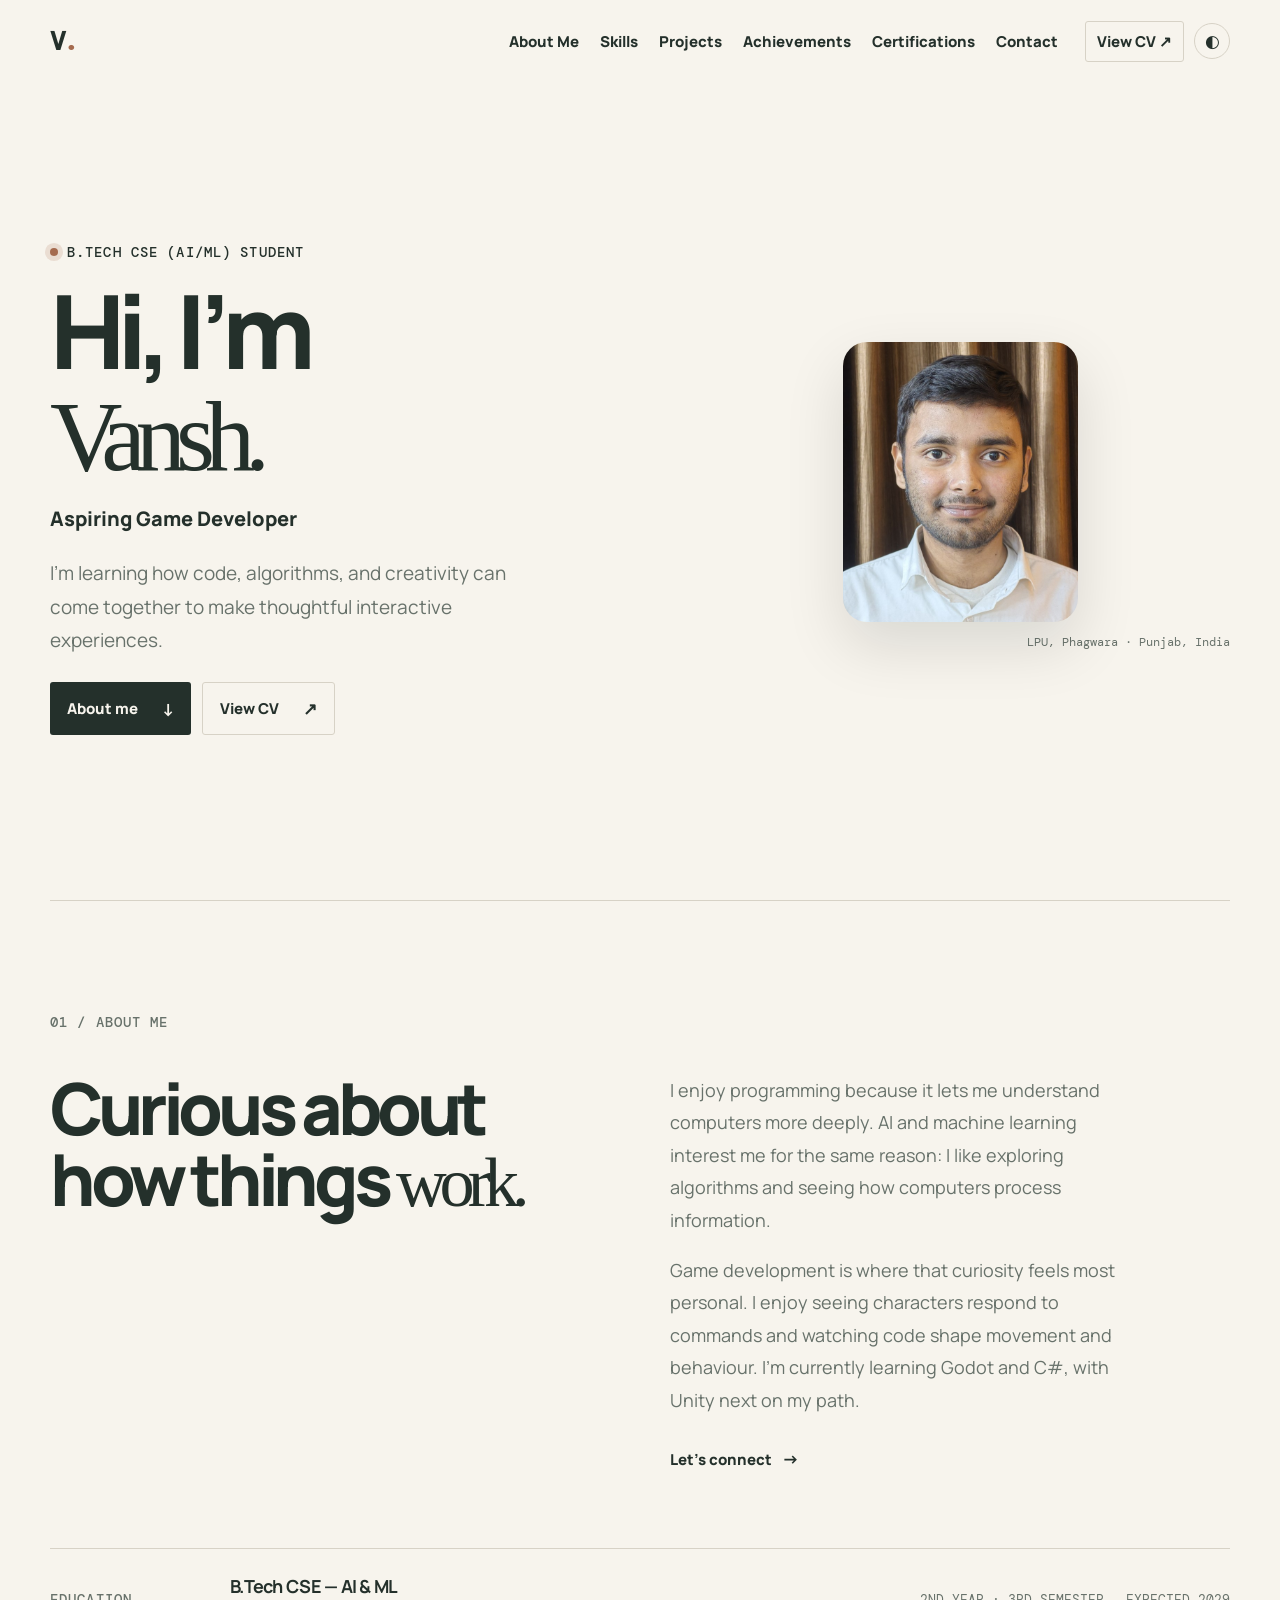
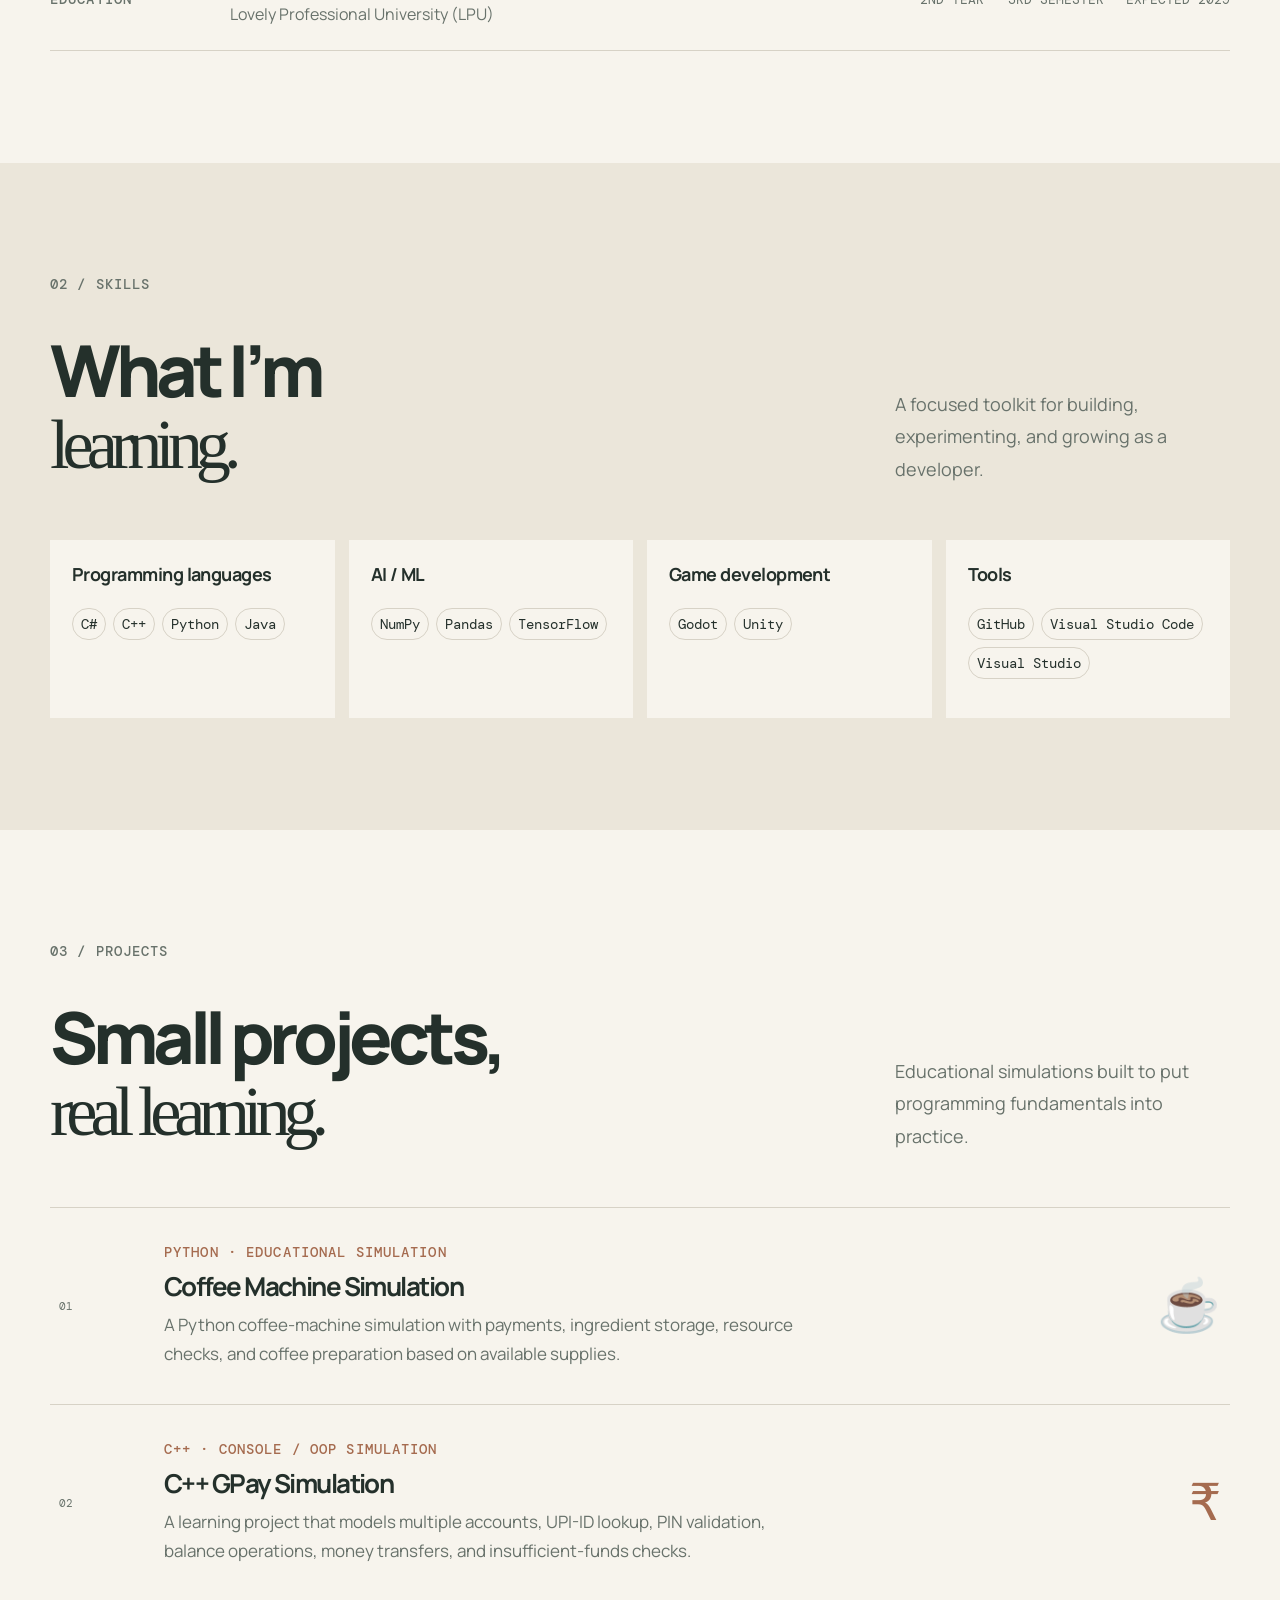
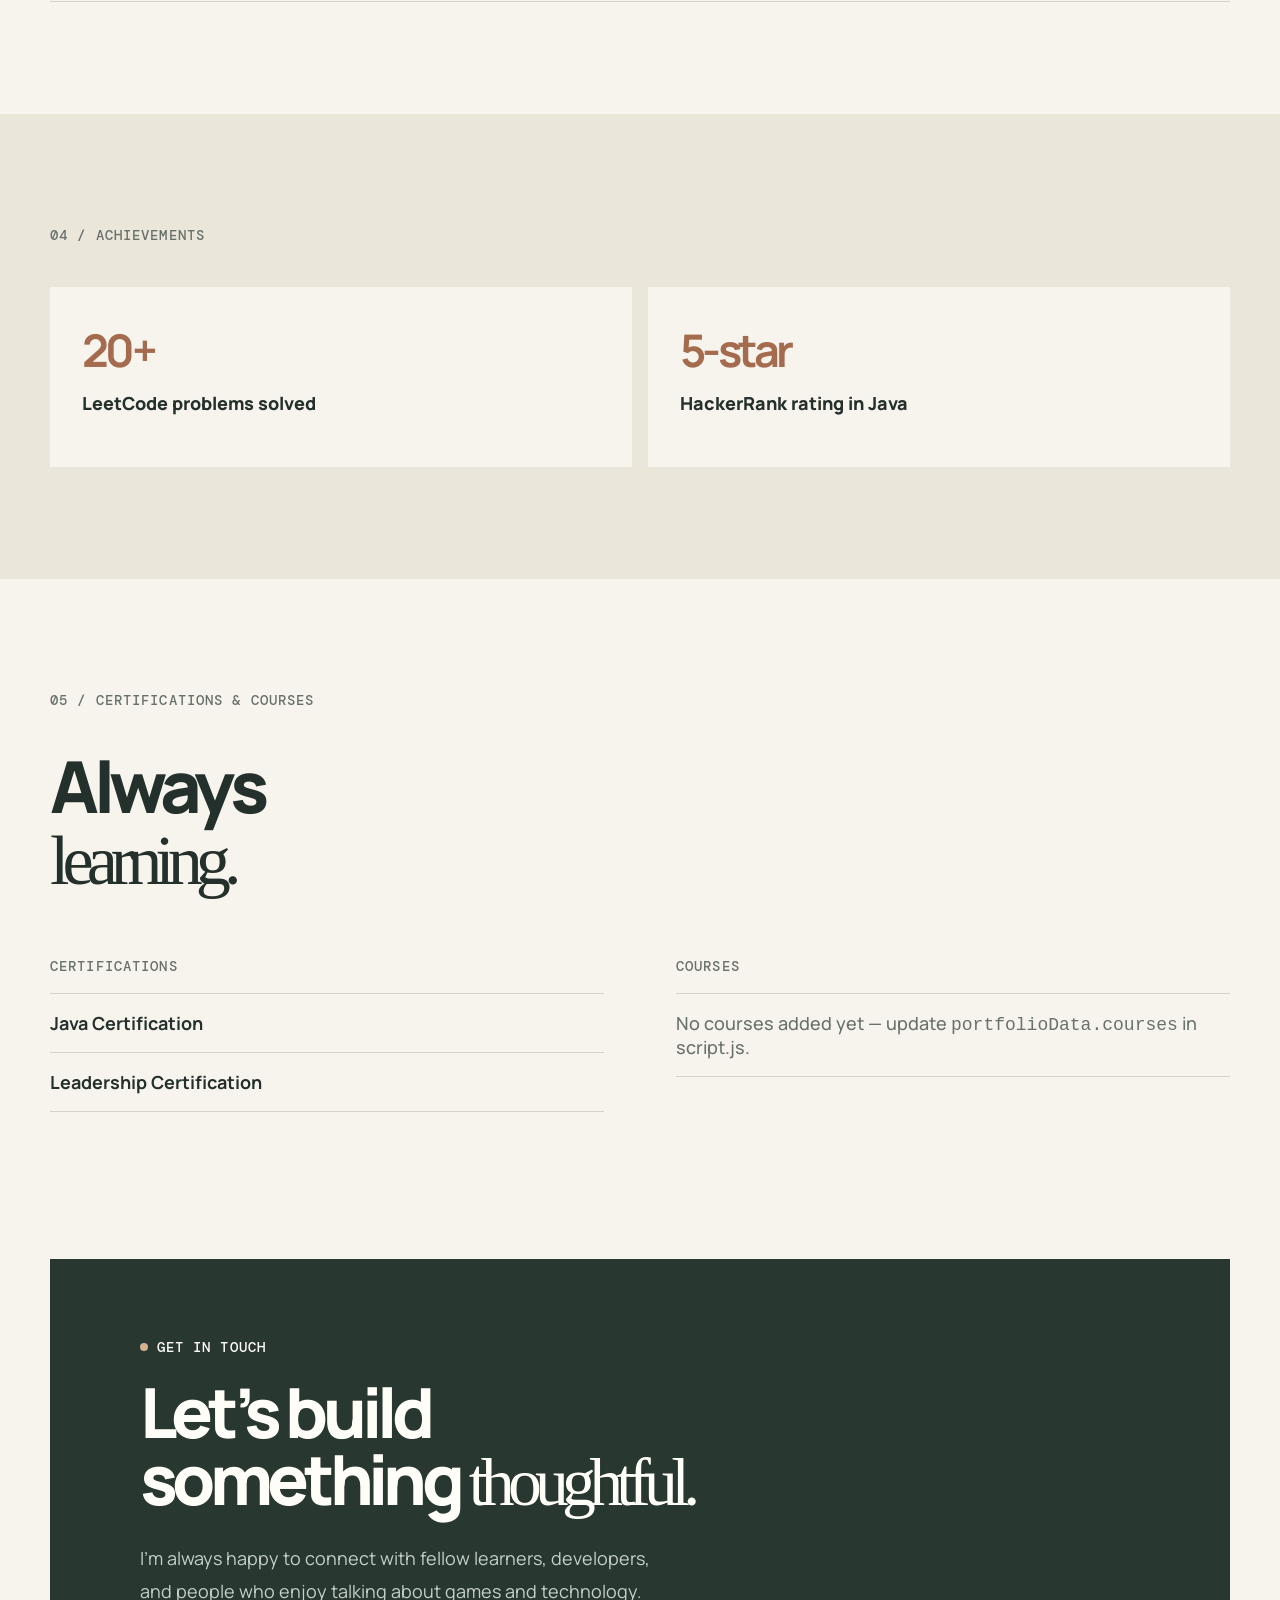
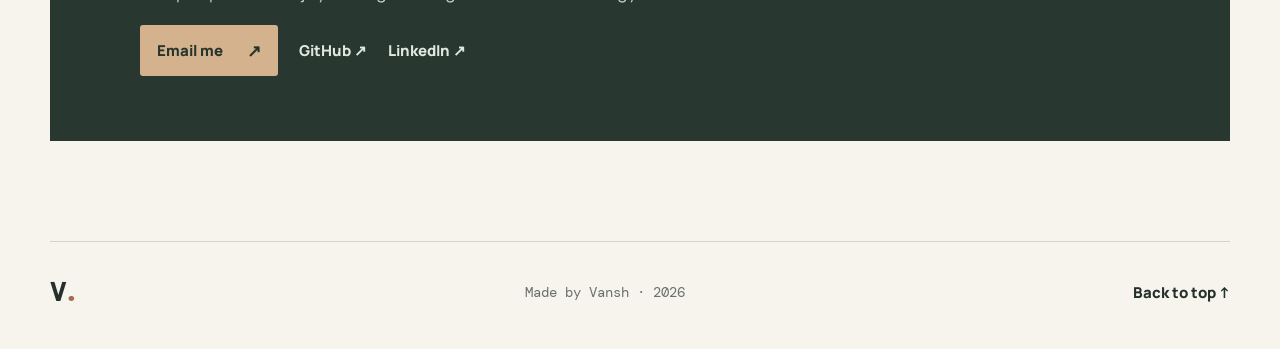
==== commit 08785aab: "Remove certification note" ====
--- a/portfolio/index.html
+++ b/portfolio/index.html
@@ -38,7 +38,7 @@
           <div class="hero-actions"><a class="button button-dark" href="#about">About me <span>↓</span></a><a class="button button-plain" href="assets/vansh-cv.pdf" target="_blank" rel="noopener">View CV <span>↗</span></a></div>
         </div>
         <div class="profile-wrap reveal">
-          <div class="profile-photo" aria-label="Profile photo"><img id="profile-image" alt="Portrait of Vansh" /><div class="photo-placeholder"><div class="photo-icon">+</div><p>Profile<br />Photo</p></div></div>
+          <div class="profile-photo" aria-label="Profile photo"><img id="profile-image" alt="Portrait of Vansh" /></div>
           <div class="profile-orbit"></div><p class="location">LPU, Phagwara · Punjab, India</p>
         </div>
       </section>
@@ -50,7 +50,7 @@
       <section class="skills section" id="skills"><div class="section-width"><p class="section-label">02 / Skills</p><div class="section-heading reveal"><h2>What I’m<br /><em>learning.</em></h2><p>A focused toolkit for building, experimenting, and growing as a developer.</p></div><div class="skills-grid" id="skills-grid"></div></div></section>
       <section class="projects section section-width" id="projects"><p class="section-label">03 / Projects</p><div class="section-heading reveal"><h2>Small projects,<br /><em>real learning.</em></h2><p>Educational simulations built to put programming fundamentals into practice.</p></div><div class="project-list" id="project-list"></div></section>
       <section class="achievements section" id="achievements"><div class="section-width"><p class="section-label">04 / Achievements</p><div class="achievement-grid" id="achievement-grid"></div></div></section>
-      <section class="certifications section section-width" id="certifications"><p class="section-label">05 / Certifications &amp; courses</p><div class="section-heading reveal"><h2>Always<br /><em>learning.</em></h2><p>These lists are deliberately easy to update in <code>script.js</code> as I complete more learning milestones.</p></div><div class="learning-grid"><div><p class="card-kicker">Certifications</p><div class="simple-list" id="certification-list"></div></div><div><p class="card-kicker">Courses</p><div class="simple-list empty-list" id="course-list"></div></div></div></section>
+      <section class="certifications section section-width" id="certifications"><p class="section-label">05 / Certifications &amp; courses</p><div class="section-heading reveal"><h2>Always<br /><em>learning.</em></h2></div><div class="learning-grid"><div><p class="card-kicker">Certifications</p><div class="simple-list" id="certification-list"></div></div><div><p class="card-kicker">Courses</p><div class="simple-list empty-list" id="course-list"></div></div></div></section>
       <section class="contact section section-width" id="contact"><div class="contact-card reveal"><p class="eyebrow"><span></span> Get in touch</p><h2>Let’s build<br />something <em>thoughtful.</em></h2><p>I’m always happy to connect with fellow learners, developers, and people who enjoy talking about games and technology.</p><div class="contact-actions"><a class="button button-light" href="mailto:vanshranasingh2006@gmail.com">Email me <span>↗</span></a><a class="social-link" href="https://github.com/vanshranasingh2006-byte" target="_blank" rel="noopener">GitHub ↗</a><a class="social-link" href="https://www.linkedin.com/in/vanshrana3100/" target="_blank" rel="noopener">LinkedIn ↗</a></div></div></section>
     </main>
     <footer class="section-width"><a class="logo" href="#home">V<span>.</span></a><p>Made by Vansh · <span id="year"></span></p><a href="#home">Back to top ↑</a></footer>
